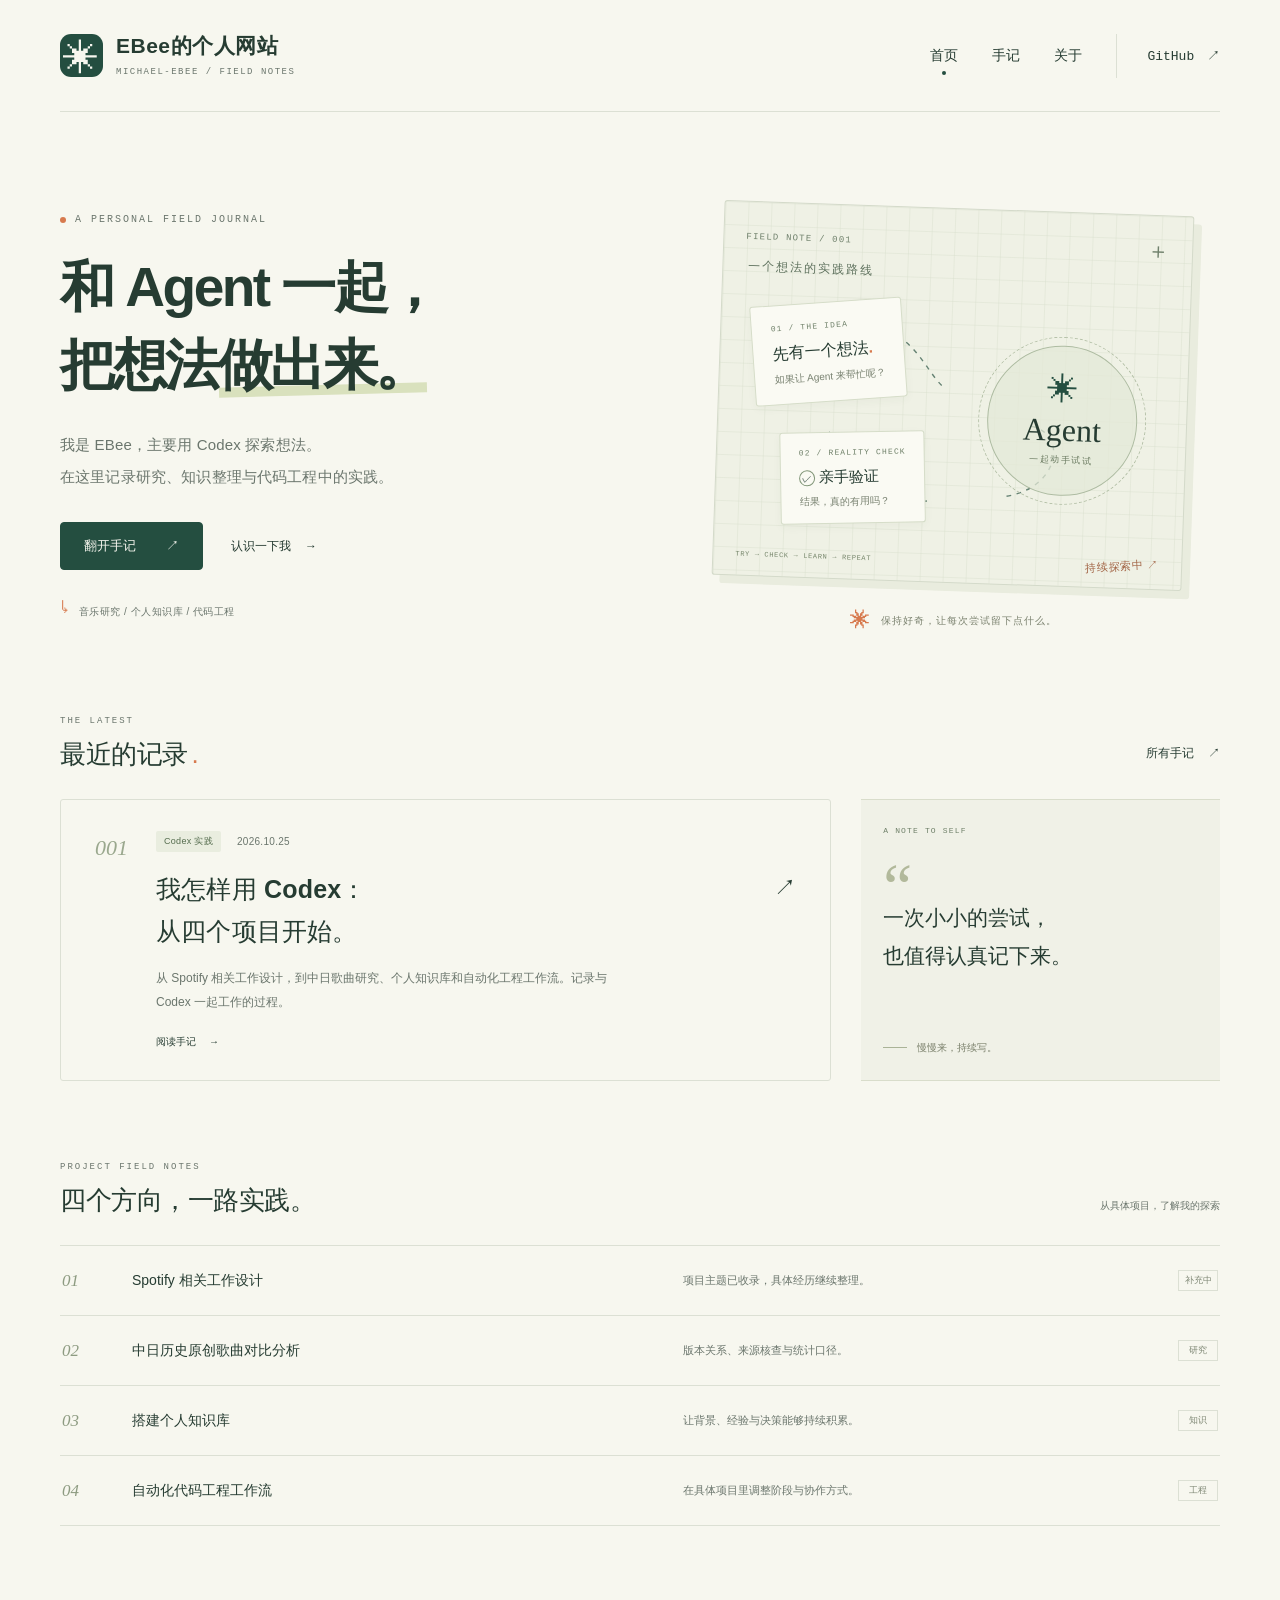
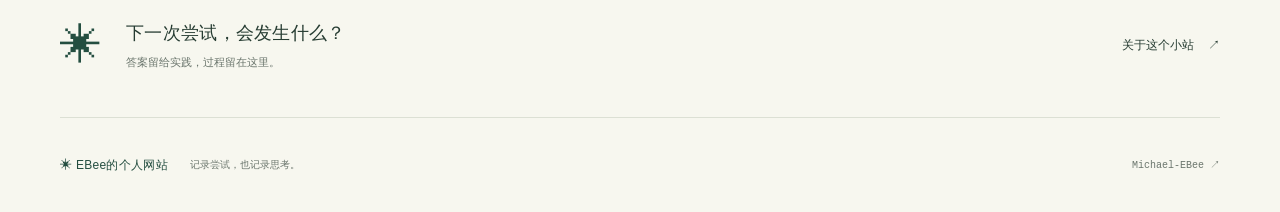
==== index.html @ f7c8b463 "Build EBee personal website with Codex practice journal" ====
<!doctype html>
<html lang="zh-CN">
<head>
  <meta charset="utf-8">
  <meta name="viewport" content="width=device-width, initial-scale=1">
  <meta name="description" content="Michael-EBee 的 Agent 实践手记，记录 AI Agent 使用经历、协作方式与问题复盘。">
  <meta name="theme-color" content="#244e40">
  <title>首页 · EBee的个人网站</title>
  <link rel="icon" type="image/svg+xml" href="assets/favicon.svg">
  <link rel="stylesheet" href="assets/styles.css">
  <script src="assets/main.js" defer></script>
</head>
<body>
  <a class="skip-link" href="#main">跳转到正文</a>
  <header class="site-header wrap">
    <a class="brand" href="index.html" aria-label="EBee的个人网站首页"><span class="brand-mark" aria-hidden="true">✳</span><span>EBee的个人网站<span class="brand-sub">MICHAEL-EBEE / FIELD NOTES</span></span></a>
    <button class="menu-toggle" type="button" aria-expanded="false" aria-controls="navigation" hidden>菜单 <span aria-hidden="true">＋</span></button>
    <nav id="navigation" aria-label="主导航"><a href="index.html" aria-current="page">首页</a><a href="notes.html">手记</a><a href="about.html">关于</a><a class="github-link" href="https://github.com/Michael-EBee" target="_blank" rel="noopener noreferrer">GitHub <span aria-hidden="true">↗</span><span class="sr-only">（新窗口打开）</span></a></nav>
  </header>
  <main id="main">
  <section class="hero wrap" aria-labelledby="hero-heading">
    <div class="hero-copy"><p class="eyebrow"><span class="status-dot"></span>A PERSONAL FIELD JOURNAL</p><h1 id="hero-heading">和 Agent 一起，<br>把想法<span class="underline">做出来。</span></h1><p class="hero-description">我是 EBee，主要用 Codex 探索想法。<br class="desktop-break">在这里记录研究、知识整理与代码工程中的实践。</p><div class="hero-actions"><a class="button" href="notes.html">翻开手记 <span aria-hidden="true">↗</span></a><a class="text-link" href="about.html">认识一下我 <span aria-hidden="true">→</span></a></div><p class="hero-footnote"><span aria-hidden="true">↳</span> 音乐研究 / 个人知识库 / 代码工程</p></div>
    <div class="hero-art"><div class="field-sheet" role="img" aria-label="实践循环：从一个想法出发，与 Agent 协作，亲手验证，再记录下来。">
  <div class="sheet-top"><span>FIELD NOTE / 001</span><span class="sheet-cross">＋</span></div>
  <div class="sheet-caption">一个想法的实践路线</div>
  <svg class="flow-lines" viewBox="0 0 480 400" aria-hidden="true"><defs><marker id="arrow" markerWidth="8" markerHeight="8" refX="6" refY="3" orient="auto"><path d="M0 0 L6 3 L0 6" fill="none" stroke="#668374" stroke-width="1.3"/></marker></defs><path d="M147 131 C194 130 208 173 229 191 M325 230 C365 237 357 295 301 306 M216 314 C159 322 106 291 109 245" fill="none" stroke="#668374" stroke-width="1.5" stroke-dasharray="5 6" marker-end="url(#arrow)"/></svg>
  <div class="flow-note idea"><span class="tiny-label">01 / THE IDEA</span><strong>先有一个想法<span class="note-dot">.</span></strong><span class="note-small">如果让 Agent 来帮忙呢？</span></div>
  <div class="agent-orbit"><span class="orbit-spark" aria-hidden="true">✳</span><strong>Agent</strong><span>一起动手试试</span></div>
  <div class="flow-note verify"><span class="tiny-label">02 / REALITY CHECK</span><strong><span class="check-icon" aria-hidden="true">✓</span> 亲手验证</strong><span class="note-small">结果，真的有用吗？</span></div>
  <div class="sheet-bottom"><span>TRY → CHECK → LEARN → REPEAT</span><span class="pencil-mark">持续探索中 ↗</span></div>
</div><div class="art-caption"><span aria-hidden="true">✷</span> 保持好奇，让每次尝试留下点什么。</div></div>
  </section>
  <section class="latest-section wrap" aria-labelledby="latest-heading"><div class="section-heading"><div><p class="eyebrow">THE LATEST</p><h2 id="latest-heading">最近的记录<span class="orange-dot">.</span></h2></div><a class="text-link" href="notes.html">所有手记 <span aria-hidden="true">↗</span></a></div>
    <div class="latest-layout"><a class="featured-note" href="posts/starting.html"><span class="note-index">001</span><div><div class="note-meta"><span class="tag">Codex 实践</span><time datetime="2026-10-25">2026.10.25</time></div><h3>我怎样用 Codex：<br>从四个项目开始。<span class="article-arrow" aria-hidden="true">↗</span></h3><p>从 Spotify 相关工作设计，到中日歌曲研究、个人知识库和自动化工程工作流。记录与 Codex 一起工作的过程。</p><span class="read-link">阅读手记 <span aria-hidden="true">→</span></span></div></a><aside class="margin-note"><span class="tiny-label">A NOTE TO SELF</span><span class="quote-mark" aria-hidden="true">“</span><p>一次小小的尝试，<br>也值得认真记下来。</p><div class="margin-note-bottom"><span class="hand-line"></span>慢慢来，持续写。</div></aside></div>
  </section>
  <section class="topics-section wrap" aria-labelledby="topics-heading"><div class="section-heading"><div><p class="eyebrow">PROJECT FIELD NOTES</p><h2 id="topics-heading">四个方向，一路实践。</h2></div><span class="section-hint">从具体项目，了解我的探索</span></div><div class="topic-list"><a class="topic-row" href="posts/starting.html#spotify"><span class="topic-number">01</span><h3>Spotify 相关工作设计</h3><p>项目主题已收录，具体经历继续整理。</p><span class="draft-label">补充中</span></a><a class="topic-row" href="posts/starting.html#song-research"><span class="topic-number">02</span><h3>中日历史原创歌曲对比分析</h3><p>版本关系、来源核查与统计口径。</p><span class="draft-label">研究</span></a><a class="topic-row" href="posts/starting.html#knowledge-base"><span class="topic-number">03</span><h3>搭建个人知识库</h3><p>让背景、经验与决策能够持续积累。</p><span class="draft-label">知识</span></a><a class="topic-row" href="posts/starting.html#engineering-workflow"><span class="topic-number">04</span><h3>自动化代码工程工作流</h3><p>在具体项目里调整阶段与协作方式。</p><span class="draft-label">工程</span></a></div></section>
  <section class="closing wrap"><span class="closing-star" aria-hidden="true">✳</span><div><h2>下一次尝试，会发生什么？</h2><p>答案留给实践，过程留在这里。</p></div><a class="text-link" href="about.html">关于这个小站 <span aria-hidden="true">↗</span></a></section>
</main>
  <footer class="site-footer wrap"><a class="footer-brand" href="index.html">✳ EBee的个人网站</a><p>记录尝试，也记录思考。</p><a href="https://github.com/Michael-EBee" target="_blank" rel="noopener noreferrer">Michael-EBee <span aria-hidden="true">↗</span><span class="sr-only">（新窗口打开）</span></a></footer>
</body>
</html>
---- assets/styles.css ----
@charset "UTF-8";
:root{--paper:#f7f7ef;--ink:#263c32;--green:#244e40;--muted:#6b766d;--line:#dce0d4;--orange:#d77a4e;--serif:Georgia,"Noto Serif SC","Source Han Serif SC","Songti SC",SimSun,serif;--sans:Inter,"Segoe UI","PingFang SC","Microsoft YaHei",sans-serif;--mono:"Cascadia Code",Consolas,monospace}
*{box-sizing:border-box}html{scroll-behavior:smooth}body{margin:0;background:var(--paper);color:var(--ink);font-family:var(--sans);-webkit-font-smoothing:antialiased}a{color:inherit;text-decoration:none}button{font:inherit}a,button{-webkit-tap-highlight-color:transparent}a:focus-visible,button:focus-visible{outline:3px solid var(--orange);outline-offset:5px}button{cursor:pointer}::selection{background:#dce6c8;color:var(--green)}.wrap{width:min(1160px,calc(100% - 96px));margin-inline:auto}.sr-only{position:absolute;width:1px;height:1px;padding:0;margin:-1px;overflow:hidden;clip:rect(0,0,0,0);white-space:nowrap;border:0}.skip-link{position:fixed;top:8px;left:12px;transform:translateY(-150%);z-index:30;background:var(--green);color:#fff;padding:12px 20px}.skip-link:focus{transform:translateY(0)}
.site-header{height:112px;display:flex;justify-content:space-between;align-items:center;border-bottom:1px solid var(--line)}.brand{display:flex;gap:13px;align-items:center;font-weight:650;font-size:21px;letter-spacing:.5px;line-height:1.4}.brand-mark{display:grid;place-items:center;width:43px;height:43px;background:var(--green);color:var(--paper);border-radius:11px;font-size:36px;font-weight:400}.brand-sub{display:block;font:9px/1.7 var(--mono);letter-spacing:1.5px;margin-top:4px;color:var(--muted)}.site-header nav{display:flex;gap:34px;align-items:center;font-size:14px}.site-header nav a{position:relative;padding:13px 0}.site-header nav a:hover{color:var(--orange)}.site-header nav [aria-current=page]::after{content:"";position:absolute;bottom:3px;left:calc(50% - 2px);height:4px;width:4px;background:var(--green);border-radius:50%}.site-header nav .github-link{border-left:1px solid var(--line);padding-left:30px;font-family:var(--mono);font-size:13px}.github-link span{margin-left:5px}.menu-toggle{border:1px solid var(--line);background:transparent;border-radius:4px;padding:8px 11px;font-size:13px}
.hero{display:grid;grid-template-columns:1.1fr 1fr;gap:30px;align-items:center;padding-top:88px;padding-bottom:82px}.eyebrow{font:10px/1.6 var(--mono);letter-spacing:2px;color:var(--muted);margin:0 0 20px}.hero-copy .eyebrow{display:flex;align-items:center;gap:9px}.status-dot{width:6px;height:6px;border-radius:50%;background:var(--orange)}h1,h2,h3,p{margin-top:0}.hero h1{font-size:clamp(38px,4.3vw,60px);line-height:1.43;letter-spacing:-2.5px;margin-bottom:24px;font-weight:630}.underline{position:relative;white-space:nowrap;z-index:0}.underline::after{content:"";height:10px;background:#d9e1bd;position:absolute;left:1px;right:1px;bottom:1px;transform:rotate(-1.5deg);z-index:-1}.hero-description{font-size:15px;color:var(--muted);line-height:2.15;margin-bottom:29px;letter-spacing:.15px}.hero-actions{display:flex;gap:28px;align-items:center}.button{display:inline-flex;justify-content:center;gap:30px;align-items:center;min-height:48px;padding:12px 23px;border:1px solid var(--green);border-radius:4px;background:var(--green);color:var(--paper);font-size:13px;transition:background .18s,transform .18s}.button:hover{background:#356653;transform:translateY(-2px)}.text-link{font-size:12px;display:inline-flex;gap:14px;align-items:center;padding-block:10px}.text-link:hover{color:var(--orange)}.hero-footnote{font-size:10px;letter-spacing:.5px;color:var(--muted);margin:30px 0 0}.hero-footnote>span{color:var(--orange);font-size:17px;margin-right:6px}.hero-art{padding:8px 0 0 5px}.field-sheet{height:375px;max-width:470px;position:relative;border:1px solid #d4daca;border-radius:3px;background-color:#eff1e5;background-image:linear-gradient(#dae0ce77 1px,transparent 1px),linear-gradient(90deg,#dae0ce77 1px,transparent 1px);background-size:23px 23px;box-shadow:8px 8px 0 #e9ecde;transform:rotate(2deg);margin-inline:auto;overflow:hidden}.sheet-top{display:flex;justify-content:space-between;align-items:center;padding:20px 22px 0;font:9px var(--mono);letter-spacing:1.2px;color:#70816c}.sheet-cross{font-size:22px}.sheet-caption{position:absolute;top:56px;left:25px;font-size:12px;color:#5f725e;letter-spacing:2px}.flow-lines{position:absolute;inset:0;width:100%;height:100%}.flow-note{position:absolute;z-index:2;background:#fafaf3;box-shadow:0 3px 10px #29422d0a;border:1px solid #d6ddc9;padding:17px 19px;border-radius:3px;display:flex;flex-direction:column;gap:8px}.tiny-label{font:8px/1.6 var(--mono);letter-spacing:1.15px;color:#6f8069}.flow-note strong{font-weight:500;font-size:16px}.idea{top:97px;left:32px;transform:rotate(-6deg)}.note-dot{color:var(--orange);font-weight:700}.note-small{font-size:10px;color:#798271}.agent-orbit{position:absolute;top:133px;right:49px;width:150px;height:150px;border:1px solid #aebca2;border-radius:50%;background:#e4e9d8bb;display:flex;flex-direction:column;justify-content:center;align-items:center;gap:8px;outline:1px dashed #b5c1a8;outline-offset:8px}.agent-orbit strong{font:32px/1 var(--serif);font-weight:400}.agent-orbit>span:last-child{font-size:9px;letter-spacing:1.5px;color:#6b7b61}.orbit-spark{font-size:31px;line-height:1;color:var(--green)}.verify{left:64px;bottom:55px;transform:rotate(-3deg);padding:14px 18px}.verify strong{font-size:15px}.check-icon{border:1px solid #809577;border-radius:50%;font-size:10px;display:inline-grid;place-items:center;width:16px;height:16px}.sheet-bottom{position:absolute;left:22px;right:22px;bottom:14px;display:flex;justify-content:space-between;align-items:center;font:7px var(--mono);letter-spacing:.65px;color:#77876c}.pencil-mark{font-family:var(--sans);font-size:11px;color:#a26445;transform:rotate(-5deg)}.art-caption{display:flex;justify-content:center;align-items:center;gap:10px;font-size:10px;color:#7b826f;margin-top:26px;letter-spacing:1px}.art-caption>span{color:var(--orange);font-size:20px}
.section-heading{display:flex;align-items:flex-end;justify-content:space-between;margin-bottom:27px;gap:20px}.section-heading .eyebrow{font-size:9px;margin-bottom:9px}.section-heading h2{font-size:26px;font-weight:530;letter-spacing:-.5px;margin-bottom:0}.orange-dot{color:var(--orange);padding-left:4px}.latest-section{padding-bottom:64px}.latest-layout{display:grid;grid-template-columns:2.15fr 1fr;gap:30px}.featured-note{border:1px solid var(--line);padding:31px 34px;display:grid;grid-template-columns:46px 1fr;gap:15px;border-radius:3px;transition:border-color .18s,background .18s}.featured-note:hover{border-color:#91a88a;background:#f1f3e8}.note-index{font:italic 22px/1.5 var(--serif);color:#9aa88e}.note-meta{display:flex;align-items:center;gap:16px;font-size:10px;letter-spacing:.3px;color:var(--muted);margin-bottom:17px}.tag{background:#e9eddf;color:#556d4e;padding:4px 8px;border-radius:2px;font-size:9px}.featured-note h3{position:relative;font-size:25px;letter-spacing:.2px;line-height:1.65;font-weight:550;padding-right:30px;margin-bottom:14px}.article-arrow{position:absolute;right:0;top:1px;font-size:22px;font-weight:400}.featured-note p{font-size:12px;color:var(--muted);line-height:2;margin-bottom:21px;max-width:470px}.read-link{font-size:10px;display:flex;align-items:center;gap:13px}.margin-note{border-top:1px solid #d9ddcb;border-bottom:1px solid #d9ddcb;padding:25px 22px;background:#f0f1e7;display:flex;flex-direction:column;position:relative}.quote-mark{font:65px/.7 var(--serif);color:#b2b99b;margin-top:27px;display:block;height:35px}.margin-note>p{font-family:var(--serif);font-size:21px;line-height:1.8;margin:0 0 22px;font-weight:400}.margin-note-bottom{display:flex;align-items:center;gap:10px;color:#7b816c;font-size:10px;margin-top:auto}.hand-line{width:24px;height:1px;background:#aab397}.topics-section{padding:15px 0 65px}.section-hint{color:var(--muted);font-size:10px;padding-bottom:5px}.topic-list{border-top:1px solid var(--line)}.topic-row{display:grid;grid-template-columns:50px 1.12fr 1fr 40px;gap:20px;align-items:center;padding:24px 2px;border-bottom:1px solid var(--line)}.topic-number{font:italic 17px var(--serif);color:#8d9b81}.topic-row h3{font-size:14px;font-weight:500;margin:0}.topic-row p{font-size:11px;color:var(--muted);margin:0;line-height:1.8}.draft-label{font-size:9px;color:#7e8774;border:1px solid var(--line);padding:3px 6px;text-align:center;white-space:nowrap}.closing{display:flex;align-items:center;gap:24px;padding:30px 0 47px}.closing-star{font-size:42px;color:var(--green)}.closing h2{font-size:18px;letter-spacing:.3px;font-weight:500;margin-bottom:10px}.closing p{font-size:11px;color:var(--muted);margin:0}.closing .text-link{margin-left:auto}.site-footer{border-top:1px solid var(--line);display:flex;align-items:center;gap:22px;min-height:95px;color:var(--muted);font-size:10px}.footer-brand{font-size:12px;color:var(--green);letter-spacing:.3px}.site-footer p{margin:0}.site-footer>a:last-child{margin-left:auto;font-family:var(--mono);font-size:10px}
.inner-main{min-height:calc(100vh - 207px);padding-top:75px;padding-bottom:80px}.page-intro{margin-bottom:56px}.page-intro h1{font-size:44px;line-height:1.55;font-weight:550;letter-spacing:-1.8px;margin-bottom:21px}.page-intro>p:not(.eyebrow){font-size:14px;line-height:2;color:var(--muted)}.archive-heading{display:flex;justify-content:space-between;border-bottom:1px solid var(--line);padding-bottom:17px;font-size:11px;color:var(--muted)}.archive-entry{display:grid;grid-template-columns:130px 1fr 30px;gap:25px;padding:36px 0;border-bottom:1px solid var(--line)}.archive-entry:hover h2{color:#568058}.archive-entry>time{font:11px/2 var(--mono);color:var(--muted);padding-top:3px}.archive-entry .note-meta{margin-bottom:12px}.archive-entry h2{font-size:22px;line-height:1.7;font-weight:500;margin-bottom:12px}.archive-entry p{font-size:12px;color:var(--muted);line-height:1.8;margin-bottom:0}.archive-arrow{font-size:25px;margin-top:29px}.archive-end{text-align:center;color:#7d8774;padding:60px 0 15px;font-size:11px}.archive-end span{font-size:23px;color:#9baa8c;display:block;margin-bottom:13px}.about-layout{display:grid;grid-template-columns:240px 1fr;gap:80px;max-width:950px}.about-avatar{height:260px;background:#e9edde;border:1px solid #d6dec9;display:flex;align-items:center;justify-content:center;flex-direction:column;gap:30px;transform:rotate(-3deg);margin-top:15px;box-shadow:6px 6px 0 #f0f1e7}.about-avatar>span{font:italic 100px/1 var(--serif);letter-spacing:-10px;color:var(--green);margin-left:-10px}.about-avatar small{font:9px var(--mono);letter-spacing:2px;color:#73836a}.prose{font-size:15px;line-height:2.1;color:#48574a;overflow-wrap:anywhere}.prose h2{font-size:22px;line-height:1.7;font-weight:550;letter-spacing:.2px;color:var(--ink);margin:34px 0 16px}.prose h2:first-child{margin-top:0}.prose p{margin-bottom:21px}.prose .button{margin-top:15px}.prose a:not(.button){text-decoration:underline;text-underline-offset:4px}.article-main{max-width:850px;padding-top:45px;padding-bottom:65px}.back-link{display:inline-block;font-size:11px;color:var(--muted);padding:10px 0;margin-bottom:40px}.back-link:hover{color:var(--green)}.article-header{border-bottom:1px solid var(--line);padding-bottom:30px}.article-header h1{font-size:44px;line-height:1.55;letter-spacing:-1.1px;font-weight:570;margin:20px 0}.article-header>p{font-size:14px;line-height:1.9;color:var(--muted);margin-bottom:27px}.author-line{display:flex;align-items:center;gap:12px;font-size:10px;color:var(--muted)}.author-line>span:last-child{margin-left:auto}.author-avatar{display:inline-grid;place-items:center;width:28px;height:28px;background:#e4ead5;color:var(--green);border-radius:50%;font:italic 18px var(--serif)}.article-body{max-width:690px;margin:38px auto 50px}.article-lead{font-size:18px;color:var(--ink);font-weight:500}.article-body ul,.article-body ol{padding-left:25px;margin:20px 0 30px}.article-body li{padding-left:4px;margin-bottom:12px}.article-body strong{font-weight:600}.article-body blockquote{border-left:3px solid #77956b;background:#edf0e3;padding:22px 26px;margin:30px 0;color:var(--green);font-family:var(--serif);font-size:20px}.article-body blockquote p{margin:0}.article-signoff{margin-top:30px}.article-signoff>span{font-size:11px;color:var(--muted)}.article-bottom{display:flex;gap:20px;justify-content:space-between;align-items:center;border-top:1px solid var(--line);padding-top:25px;font-size:11px;color:var(--muted)}
@media(min-width:1450px){.hero{padding-block:100px}.hero h1{font-size:62px}.field-sheet{height:390px}.hero-description{font-size:16px}}
@media(max-width:1050px){.wrap{width:calc(100% - 64px)}.hero{gap:22px;padding-block:65px}.hero h1{font-size:43px}.hero-description{font-size:13px}.field-sheet{height:335px}.agent-orbit{right:27px;top:125px;width:125px;height:125px}.idea{left:24px;top:84px;padding:15px}.verify{left:35px;bottom:47px}.flow-note strong{font-size:14px}.note-small{font-size:9px}.sheet-bottom{left:15px;right:15px;font-size:6px}.pencil-mark{font-size:9px}.latest-layout{gap:22px}.featured-note{padding:25px;grid-template-columns:30px 1fr;gap:10px}.featured-note h3{font-size:22px}.margin-note{padding:25px 19px}.margin-note>p{font-size:18px}.topic-row{grid-template-columns:35px 1.2fr 1fr 35px;gap:14px}.about-layout{gap:45px}}
@media(max-width:760px){.wrap{width:calc(100% - 40px)}.site-header{height:87px;position:relative;flex-wrap:wrap;gap:12px;padding-block:16px}.brand{font-size:19px;gap:10px}.brand-mark{width:37px;height:37px;font-size:30px;border-radius:9px}.brand-sub{font-size:7px;letter-spacing:1.2px}.site-header nav{gap:22px;font-size:12px}.site-header nav .github-link{padding-left:19px;font-size:11px}.hero{grid-template-columns:1fr;padding:48px 0 45px;gap:45px}.hero h1{font-size:clamp(37px,8vw,54px);letter-spacing:-1.5px;margin-bottom:19px}.hero-copy .eyebrow{font-size:9px;margin-bottom:20px}.hero-description{font-size:13px;line-height:2}.hero-footnote{margin-top:23px;font-size:9px}.hero-art{padding:0 9px 0 3px}.field-sheet{max-width:440px;height:345px}.agent-orbit{right:40px;top:119px;width:138px;height:138px}.idea{left:28px;top:86px;padding:17px}.flow-note strong{font-size:15px}.note-small{font-size:10px}.verify{left:47px;bottom:51px}.sheet-bottom{left:18px;right:18px;font-size:6.5px}.pencil-mark{font-size:10px}.art-caption{font-size:9px;margin-top:22px;letter-spacing:.5px}.section-heading{margin-bottom:22px;gap:12px}.section-heading h2{font-size:23px}.latest-layout{grid-template-columns:1fr}.latest-section{padding-bottom:43px}.featured-note{padding:25px 22px;grid-template-columns:30px 1fr;gap:9px}.featured-note h3{font-size:22px;line-height:1.7}.featured-note p{font-size:12px;line-height:1.9}.margin-note{display:none}.section-heading .text-link{font-size:11px}.topics-section{padding:13px 0 40px}.section-hint{font-size:9px;white-space:nowrap}.topics-section .section-heading{align-items:flex-start;flex-direction:column;gap:12px}.topic-row{grid-template-columns:27px 1fr 35px;gap:10px;padding:21px 0}.topic-row h3{font-size:13px}.topic-row p{grid-column:2;grid-row:auto;font-size:10px}.topic-row .draft-label{grid-column:3;grid-row:1/3;font-size:8px}.topic-number{align-self:start;padding-top:1px}.closing{gap:16px;flex-wrap:wrap;padding:20px 0 36px}.closing-star{font-size:35px}.closing h2{font-size:16px}.closing p{font-size:10px}.closing .text-link{margin-left:51px;font-size:11px}.site-footer{min-height:106px;gap:10px;flex-wrap:wrap;justify-content:space-between;align-content:center;padding-block:21px;font-size:9px}.site-footer p{order:3;width:100%}.site-footer>a:last-child{font-size:9px}.inner-main{padding:45px 0 55px;min-height:calc(100vh - 193px)}.page-intro{margin-bottom:38px}.page-intro h1{font-size:32px;letter-spacing:-1px}.page-intro>p:not(.eyebrow){font-size:13px}.archive-entry{grid-template-columns:1fr 20px;gap:13px;padding:28px 0}.archive-entry>time{grid-column:1/3;font-size:10px}.archive-entry h2{font-size:19px}.archive-entry p{font-size:11px}.archive-arrow{margin-top:28px}.archive-end{padding-top:43px;font-size:10px}.about-layout{grid-template-columns:1fr;gap:40px}.about-avatar{width:170px;height:170px;margin:0 auto}.about-avatar>span{font-size:75px}.about-avatar small{font-size:7px;letter-spacing:1.3px}.about-avatar{gap:15px}.prose{font-size:14px;line-height:2}.prose h2{font-size:20px}.article-main{padding-top:25px;padding-bottom:45px}.back-link{margin-bottom:22px}.article-header h1{font-size:31px;letter-spacing:-.8px;margin:17px 0;line-height:1.6}.article-header>p{font-size:12px}.article-header{padding-bottom:24px}.article-body{margin-top:28px}.article-lead{font-size:16px}.article-body blockquote{font-size:18px;margin:27px 0;padding:20px}.article-bottom{font-size:9px}.article-bottom .text-link{font-size:10px}}
@media(max-width:560px){.site-header nav{width:100%;justify-content:flex-start;gap:27px;padding:11px 0 8px}.site-header:has(nav:not([hidden])){height:auto;min-height:87px}.js .menu-toggle:not([hidden]){display:block}.js .site-header:has(nav[hidden]){height:87px}.site-header nav[hidden]{display:none}.hero-actions{gap:23px}.hero-actions .text-link{font-size:11px}.button{font-size:12px;min-height:47px;padding-inline:20px}.field-sheet{height:325px}.agent-orbit{right:27px;top:119px;width:122px;height:122px;gap:7px}.agent-orbit strong{font-size:28px}.agent-orbit>span:last-child{font-size:8px}.orbit-spark{font-size:27px}.idea{left:20px;top:83px;padding:14px}.flow-note strong{font-size:14px}.note-small{font-size:9px}.tiny-label{font-size:7px}.verify{left:35px;bottom:48px;padding:12px 15px}.sheet-caption{font-size:11px;left:22px}.sheet-top{padding:15px 19px 0;font-size:8px}.featured-note h3{font-size:20px}.featured-note{padding-inline:17px}.note-index{font-size:20px}.note-meta{gap:12px;font-size:9px}}
.article-toc{display:flex;flex-direction:column;gap:10px;border:1px solid var(--line);padding:23px 26px;margin:30px 0 40px;background:#f0f2e7}.article-toc a{font-size:12px;text-decoration:none!important}.article-toc a:hover{color:var(--orange)}.article-toc .tiny-label{margin-bottom:4px}.content-note{border-left:2px solid #b0b99a;padding:12px 19px;background:#eef0e4;font-size:13px}.editorial-note{padding-top:24px;border-top:1px solid var(--line);font-size:11px!important;color:var(--muted)}.prose code{font:12px/1.8 var(--mono);background:#e9eddf;padding:2px 5px;border-radius:2px;overflow-wrap:anywhere}.topic-row[href]:hover{background:#eef1e5}.topic-row[href]:hover h3{color:#527749}h2[id]{scroll-margin-top:24px}
@media(max-width:760px){.topic-row .draft-label{min-width:39px;font-size:8px}.article-toc{padding:20px}.article-toc a{font-size:11px}.content-note{font-size:12px}}
@media(prefers-reduced-motion:reduce){html{scroll-behavior:auto}*,*::before,*::after{transition:none!important}}
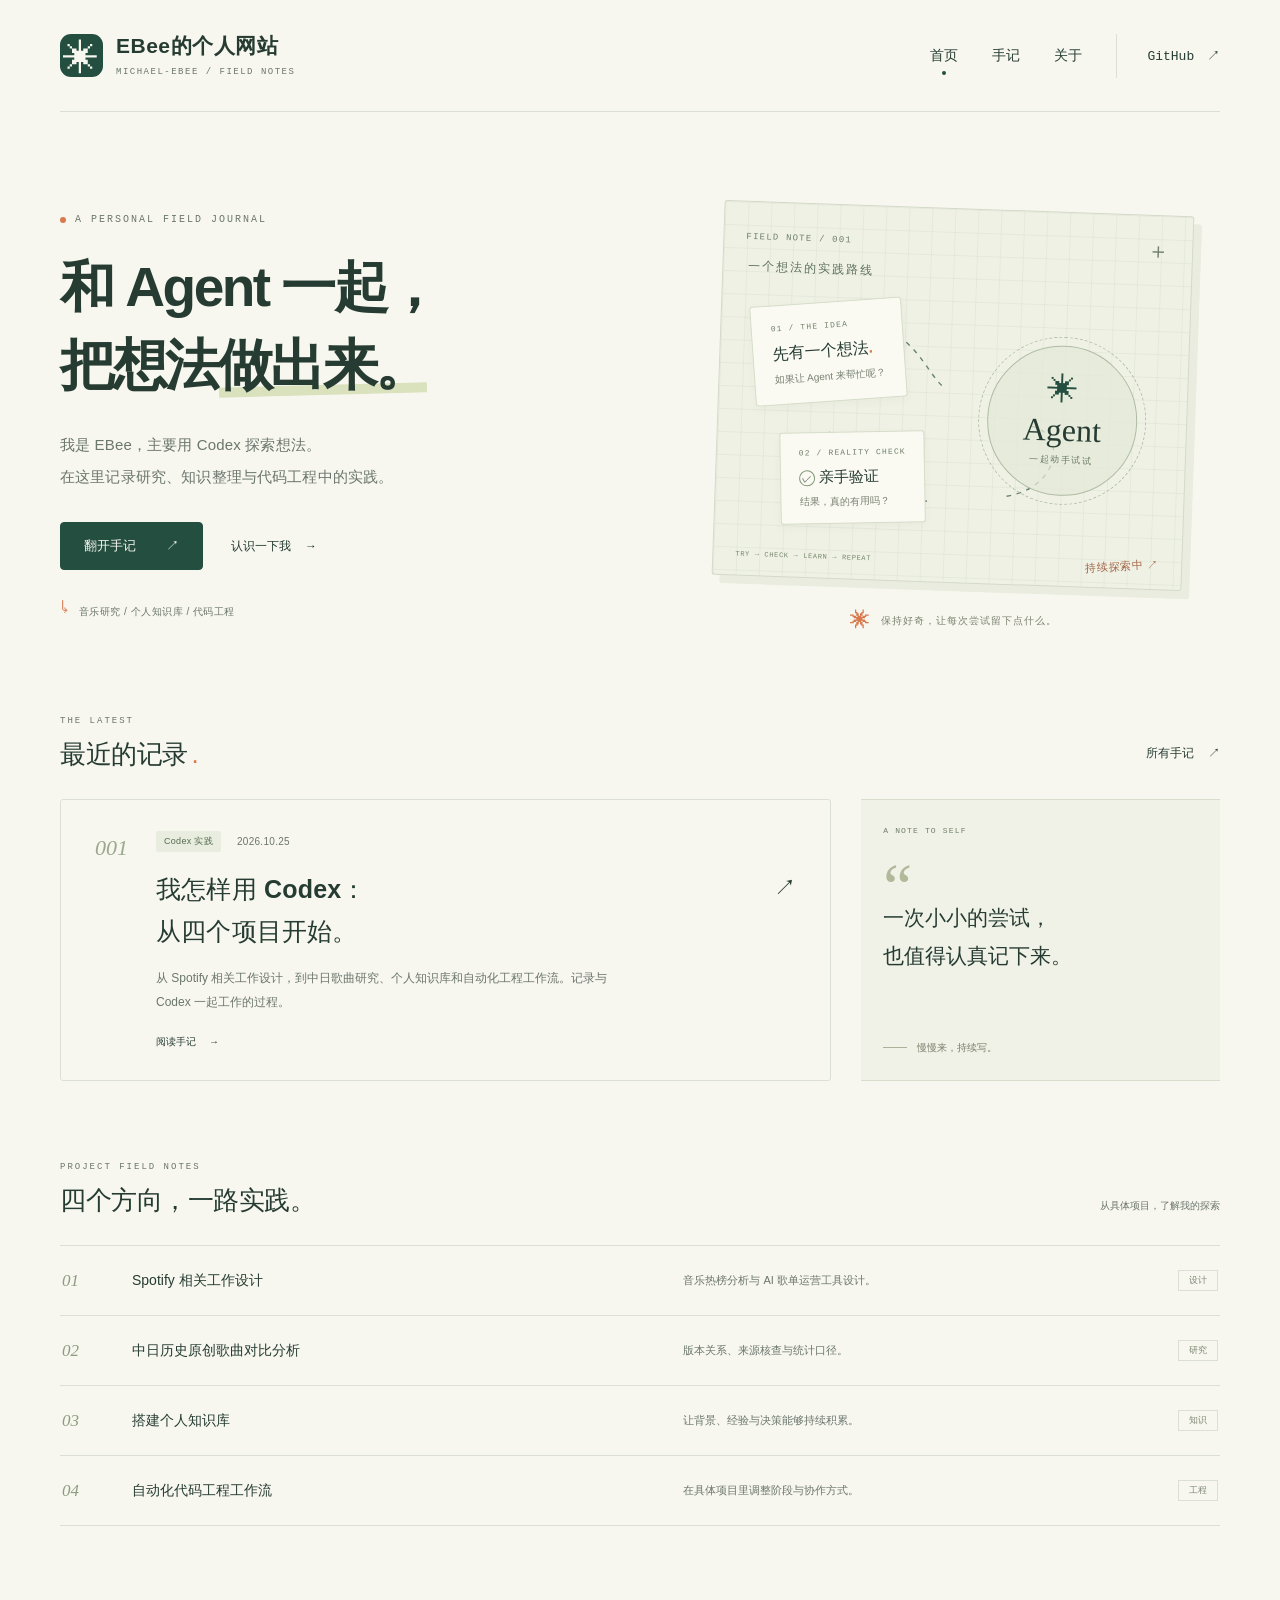
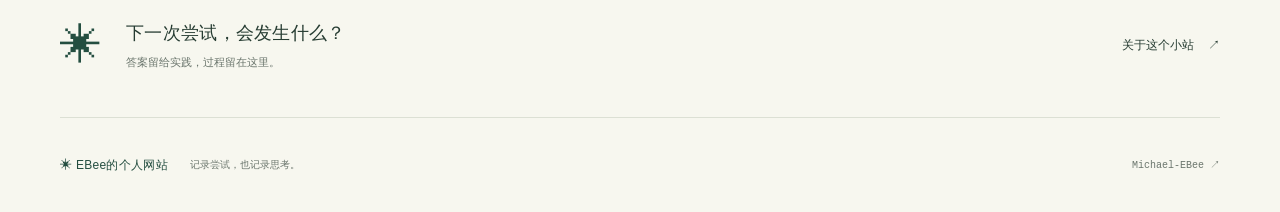
==== commit a409ffb7: "Expand Spotify project design in practice journal" ====
--- a/index.html
+++ b/index.html
@@ -33,7 +33,7 @@
   <section class="latest-section wrap" aria-labelledby="latest-heading"><div class="section-heading"><div><p class="eyebrow">THE LATEST</p><h2 id="latest-heading">最近的记录<span class="orange-dot">.</span></h2></div><a class="text-link" href="notes.html">所有手记 <span aria-hidden="true">↗</span></a></div>
     <div class="latest-layout"><a class="featured-note" href="posts/starting.html"><span class="note-index">001</span><div><div class="note-meta"><span class="tag">Codex 实践</span><time datetime="2026-10-25">2026.10.25</time></div><h3>我怎样用 Codex：<br>从四个项目开始。<span class="article-arrow" aria-hidden="true">↗</span></h3><p>从 Spotify 相关工作设计，到中日歌曲研究、个人知识库和自动化工程工作流。记录与 Codex 一起工作的过程。</p><span class="read-link">阅读手记 <span aria-hidden="true">→</span></span></div></a><aside class="margin-note"><span class="tiny-label">A NOTE TO SELF</span><span class="quote-mark" aria-hidden="true">“</span><p>一次小小的尝试，<br>也值得认真记下来。</p><div class="margin-note-bottom"><span class="hand-line"></span>慢慢来，持续写。</div></aside></div>
   </section>
-  <section class="topics-section wrap" aria-labelledby="topics-heading"><div class="section-heading"><div><p class="eyebrow">PROJECT FIELD NOTES</p><h2 id="topics-heading">四个方向，一路实践。</h2></div><span class="section-hint">从具体项目，了解我的探索</span></div><div class="topic-list"><a class="topic-row" href="posts/starting.html#spotify"><span class="topic-number">01</span><h3>Spotify 相关工作设计</h3><p>项目主题已收录，具体经历继续整理。</p><span class="draft-label">补充中</span></a><a class="topic-row" href="posts/starting.html#song-research"><span class="topic-number">02</span><h3>中日历史原创歌曲对比分析</h3><p>版本关系、来源核查与统计口径。</p><span class="draft-label">研究</span></a><a class="topic-row" href="posts/starting.html#knowledge-base"><span class="topic-number">03</span><h3>搭建个人知识库</h3><p>让背景、经验与决策能够持续积累。</p><span class="draft-label">知识</span></a><a class="topic-row" href="posts/starting.html#engineering-workflow"><span class="topic-number">04</span><h3>自动化代码工程工作流</h3><p>在具体项目里调整阶段与协作方式。</p><span class="draft-label">工程</span></a></div></section>
+  <section class="topics-section wrap" aria-labelledby="topics-heading"><div class="section-heading"><div><p class="eyebrow">PROJECT FIELD NOTES</p><h2 id="topics-heading">四个方向，一路实践。</h2></div><span class="section-hint">从具体项目，了解我的探索</span></div><div class="topic-list"><a class="topic-row" href="posts/starting.html#spotify"><span class="topic-number">01</span><h3>Spotify 相关工作设计</h3><p>音乐热榜分析与 AI 歌单运营工具设计。</p><span class="draft-label">设计</span></a><a class="topic-row" href="posts/starting.html#song-research"><span class="topic-number">02</span><h3>中日历史原创歌曲对比分析</h3><p>版本关系、来源核查与统计口径。</p><span class="draft-label">研究</span></a><a class="topic-row" href="posts/starting.html#knowledge-base"><span class="topic-number">03</span><h3>搭建个人知识库</h3><p>让背景、经验与决策能够持续积累。</p><span class="draft-label">知识</span></a><a class="topic-row" href="posts/starting.html#engineering-workflow"><span class="topic-number">04</span><h3>自动化代码工程工作流</h3><p>在具体项目里调整阶段与协作方式。</p><span class="draft-label">工程</span></a></div></section>
   <section class="closing wrap"><span class="closing-star" aria-hidden="true">✳</span><div><h2>下一次尝试，会发生什么？</h2><p>答案留给实践，过程留在这里。</p></div><a class="text-link" href="about.html">关于这个小站 <span aria-hidden="true">↗</span></a></section>
 </main>
   <footer class="site-footer wrap"><a class="footer-brand" href="index.html">✳ EBee的个人网站</a><p>记录尝试，也记录思考。</p><a href="https://github.com/Michael-EBee" target="_blank" rel="noopener noreferrer">Michael-EBee <span aria-hidden="true">↗</span><span class="sr-only">（新窗口打开）</span></a></footer>
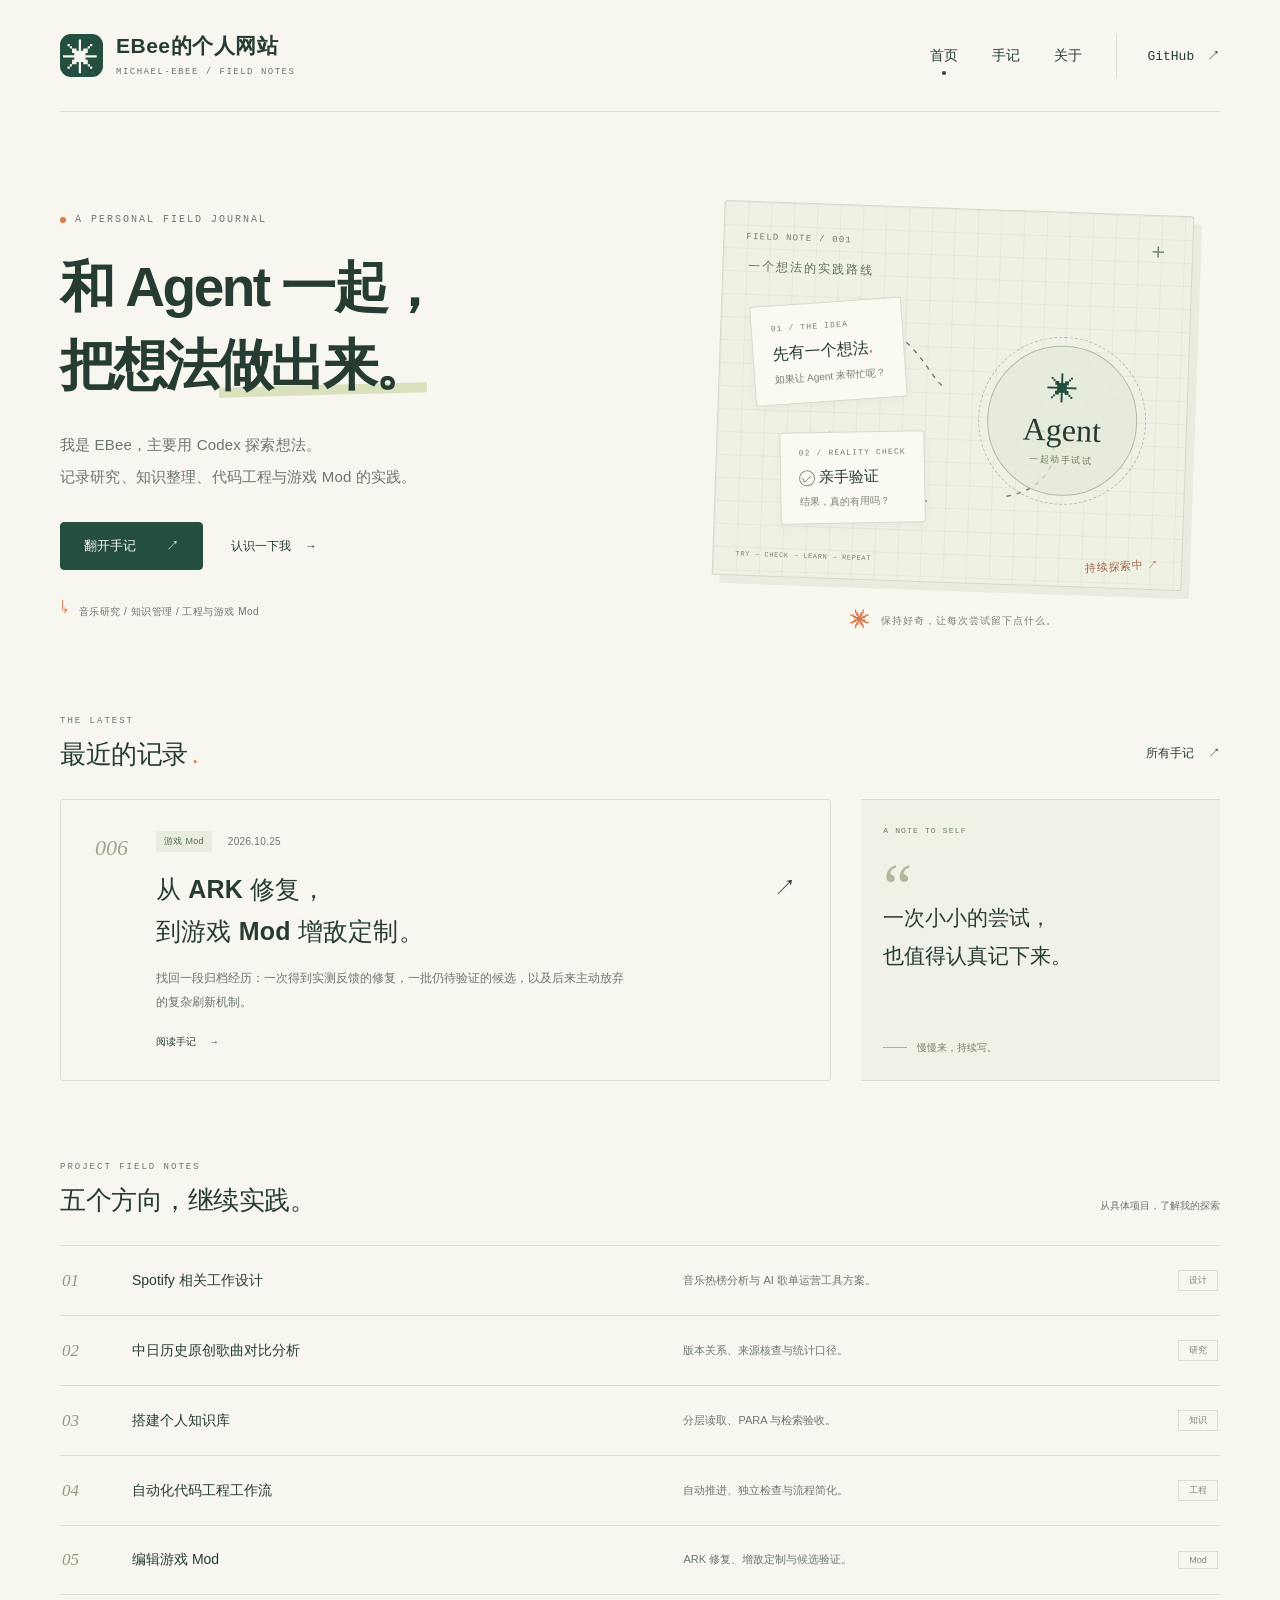
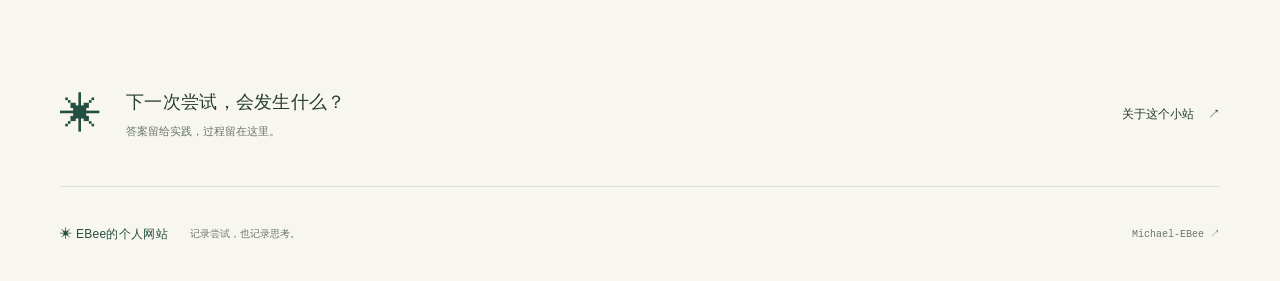
==== commit bd98180f: "Expand project journals and add archived game mod experience" ====
--- a/index.html
+++ b/index.html
@@ -19,7 +19,7 @@
   </header>
   <main id="main">
   <section class="hero wrap" aria-labelledby="hero-heading">
-    <div class="hero-copy"><p class="eyebrow"><span class="status-dot"></span>A PERSONAL FIELD JOURNAL</p><h1 id="hero-heading">和 Agent 一起，<br>把想法<span class="underline">做出来。</span></h1><p class="hero-description">我是 EBee，主要用 Codex 探索想法。<br class="desktop-break">在这里记录研究、知识整理与代码工程中的实践。</p><div class="hero-actions"><a class="button" href="notes.html">翻开手记 <span aria-hidden="true">↗</span></a><a class="text-link" href="about.html">认识一下我 <span aria-hidden="true">→</span></a></div><p class="hero-footnote"><span aria-hidden="true">↳</span> 音乐研究 / 个人知识库 / 代码工程</p></div>
+    <div class="hero-copy"><p class="eyebrow"><span class="status-dot"></span>A PERSONAL FIELD JOURNAL</p><h1 id="hero-heading">和 Agent 一起，<br>把想法<span class="underline">做出来。</span></h1><p class="hero-description">我是 EBee，主要用 Codex 探索想法。<br class="desktop-break">记录研究、知识整理、代码工程与游戏 Mod 的实践。</p><div class="hero-actions"><a class="button" href="notes.html">翻开手记 <span aria-hidden="true">↗</span></a><a class="text-link" href="about.html">认识一下我 <span aria-hidden="true">→</span></a></div><p class="hero-footnote"><span aria-hidden="true">↳</span> 音乐研究 / 知识管理 / 工程与游戏 Mod</p></div>
     <div class="hero-art"><div class="field-sheet" role="img" aria-label="实践循环：从一个想法出发，与 Agent 协作，亲手验证，再记录下来。">
   <div class="sheet-top"><span>FIELD NOTE / 001</span><span class="sheet-cross">＋</span></div>
   <div class="sheet-caption">一个想法的实践路线</div>
@@ -31,9 +31,9 @@
 </div><div class="art-caption"><span aria-hidden="true">✷</span> 保持好奇，让每次尝试留下点什么。</div></div>
   </section>
   <section class="latest-section wrap" aria-labelledby="latest-heading"><div class="section-heading"><div><p class="eyebrow">THE LATEST</p><h2 id="latest-heading">最近的记录<span class="orange-dot">.</span></h2></div><a class="text-link" href="notes.html">所有手记 <span aria-hidden="true">↗</span></a></div>
-    <div class="latest-layout"><a class="featured-note" href="posts/starting.html"><span class="note-index">001</span><div><div class="note-meta"><span class="tag">Codex 实践</span><time datetime="2026-10-25">2026.10.25</time></div><h3>我怎样用 Codex：<br>从四个项目开始。<span class="article-arrow" aria-hidden="true">↗</span></h3><p>从 Spotify 相关工作设计，到中日歌曲研究、个人知识库和自动化工程工作流。记录与 Codex 一起工作的过程。</p><span class="read-link">阅读手记 <span aria-hidden="true">→</span></span></div></a><aside class="margin-note"><span class="tiny-label">A NOTE TO SELF</span><span class="quote-mark" aria-hidden="true">“</span><p>一次小小的尝试，<br>也值得认真记下来。</p><div class="margin-note-bottom"><span class="hand-line"></span>慢慢来，持续写。</div></aside></div>
+    <div class="latest-layout"><a class="featured-note" href="posts/game-mod.html"><span class="note-index">006</span><div><div class="note-meta"><span class="tag">游戏 Mod</span><time datetime="2026-10-25">2026.10.25</time></div><h3>从 ARK 修复，<br>到游戏 Mod 增敌定制。<span class="article-arrow" aria-hidden="true">↗</span></h3><p>找回一段归档经历：一次得到实测反馈的修复，一批仍待验证的候选，以及后来主动放弃的复杂刷新机制。</p><span class="read-link">阅读手记 <span aria-hidden="true">→</span></span></div></a><aside class="margin-note"><span class="tiny-label">A NOTE TO SELF</span><span class="quote-mark" aria-hidden="true">“</span><p>一次小小的尝试，<br>也值得认真记下来。</p><div class="margin-note-bottom"><span class="hand-line"></span>慢慢来，持续写。</div></aside></div>
   </section>
-  <section class="topics-section wrap" aria-labelledby="topics-heading"><div class="section-heading"><div><p class="eyebrow">PROJECT FIELD NOTES</p><h2 id="topics-heading">四个方向，一路实践。</h2></div><span class="section-hint">从具体项目，了解我的探索</span></div><div class="topic-list"><a class="topic-row" href="posts/starting.html#spotify"><span class="topic-number">01</span><h3>Spotify 相关工作设计</h3><p>音乐热榜分析与 AI 歌单运营工具设计。</p><span class="draft-label">设计</span></a><a class="topic-row" href="posts/starting.html#song-research"><span class="topic-number">02</span><h3>中日历史原创歌曲对比分析</h3><p>版本关系、来源核查与统计口径。</p><span class="draft-label">研究</span></a><a class="topic-row" href="posts/starting.html#knowledge-base"><span class="topic-number">03</span><h3>搭建个人知识库</h3><p>让背景、经验与决策能够持续积累。</p><span class="draft-label">知识</span></a><a class="topic-row" href="posts/starting.html#engineering-workflow"><span class="topic-number">04</span><h3>自动化代码工程工作流</h3><p>在具体项目里调整阶段与协作方式。</p><span class="draft-label">工程</span></a></div></section>
+  <section class="topics-section wrap" aria-labelledby="topics-heading"><div class="section-heading"><div><p class="eyebrow">PROJECT FIELD NOTES</p><h2 id="topics-heading">五个方向，继续实践。</h2></div><span class="section-hint">从具体项目，了解我的探索</span></div><div class="topic-list"><a class="topic-row" href="posts/spotify-design.html"><span class="topic-number">01</span><h3>Spotify 相关工作设计</h3><p>音乐热榜分析与 AI 歌单运营工具方案。</p><span class="draft-label">设计</span></a><a class="topic-row" href="posts/song-research.html"><span class="topic-number">02</span><h3>中日历史原创歌曲对比分析</h3><p>版本关系、来源核查与统计口径。</p><span class="draft-label">研究</span></a><a class="topic-row" href="posts/knowledge-base.html"><span class="topic-number">03</span><h3>搭建个人知识库</h3><p>分层读取、PARA 与检索验收。</p><span class="draft-label">知识</span></a><a class="topic-row" href="posts/engineering-workflow.html"><span class="topic-number">04</span><h3>自动化代码工程工作流</h3><p>自动推进、独立检查与流程简化。</p><span class="draft-label">工程</span></a><a class="topic-row" href="posts/game-mod.html"><span class="topic-number">05</span><h3>编辑游戏 Mod</h3><p>ARK 修复、增敌定制与候选验证。</p><span class="draft-label">Mod</span></a></div></section>
   <section class="closing wrap"><span class="closing-star" aria-hidden="true">✳</span><div><h2>下一次尝试，会发生什么？</h2><p>答案留给实践，过程留在这里。</p></div><a class="text-link" href="about.html">关于这个小站 <span aria-hidden="true">↗</span></a></section>
 </main>
   <footer class="site-footer wrap"><a class="footer-brand" href="index.html">✳ EBee的个人网站</a><p>记录尝试，也记录思考。</p><a href="https://github.com/Michael-EBee" target="_blank" rel="noopener noreferrer">Michael-EBee <span aria-hidden="true">↗</span><span class="sr-only">（新窗口打开）</span></a></footer>
--- a/assets/styles.css
+++ b/assets/styles.css
@@ -10,5 +10,6 @@
 @media(max-width:760px){.wrap{width:calc(100% - 40px)}.site-header{height:87px;position:relative;flex-wrap:wrap;gap:12px;padding-block:16px}.brand{font-size:19px;gap:10px}.brand-mark{width:37px;height:37px;font-size:30px;border-radius:9px}.brand-sub{font-size:7px;letter-spacing:1.2px}.site-header nav{gap:22px;font-size:12px}.site-header nav .github-link{padding-left:19px;font-size:11px}.hero{grid-template-columns:1fr;padding:48px 0 45px;gap:45px}.hero h1{font-size:clamp(37px,8vw,54px);letter-spacing:-1.5px;margin-bottom:19px}.hero-copy .eyebrow{font-size:9px;margin-bottom:20px}.hero-description{font-size:13px;line-height:2}.hero-footnote{margin-top:23px;font-size:9px}.hero-art{padding:0 9px 0 3px}.field-sheet{max-width:440px;height:345px}.agent-orbit{right:40px;top:119px;width:138px;height:138px}.idea{left:28px;top:86px;padding:17px}.flow-note strong{font-size:15px}.note-small{font-size:10px}.verify{left:47px;bottom:51px}.sheet-bottom{left:18px;right:18px;font-size:6.5px}.pencil-mark{font-size:10px}.art-caption{font-size:9px;margin-top:22px;letter-spacing:.5px}.section-heading{margin-bottom:22px;gap:12px}.section-heading h2{font-size:23px}.latest-layout{grid-template-columns:1fr}.latest-section{padding-bottom:43px}.featured-note{padding:25px 22px;grid-template-columns:30px 1fr;gap:9px}.featured-note h3{font-size:22px;line-height:1.7}.featured-note p{font-size:12px;line-height:1.9}.margin-note{display:none}.section-heading .text-link{font-size:11px}.topics-section{padding:13px 0 40px}.section-hint{font-size:9px;white-space:nowrap}.topics-section .section-heading{align-items:flex-start;flex-direction:column;gap:12px}.topic-row{grid-template-columns:27px 1fr 35px;gap:10px;padding:21px 0}.topic-row h3{font-size:13px}.topic-row p{grid-column:2;grid-row:auto;font-size:10px}.topic-row .draft-label{grid-column:3;grid-row:1/3;font-size:8px}.topic-number{align-self:start;padding-top:1px}.closing{gap:16px;flex-wrap:wrap;padding:20px 0 36px}.closing-star{font-size:35px}.closing h2{font-size:16px}.closing p{font-size:10px}.closing .text-link{margin-left:51px;font-size:11px}.site-footer{min-height:106px;gap:10px;flex-wrap:wrap;justify-content:space-between;align-content:center;padding-block:21px;font-size:9px}.site-footer p{order:3;width:100%}.site-footer>a:last-child{font-size:9px}.inner-main{padding:45px 0 55px;min-height:calc(100vh - 193px)}.page-intro{margin-bottom:38px}.page-intro h1{font-size:32px;letter-spacing:-1px}.page-intro>p:not(.eyebrow){font-size:13px}.archive-entry{grid-template-columns:1fr 20px;gap:13px;padding:28px 0}.archive-entry>time{grid-column:1/3;font-size:10px}.archive-entry h2{font-size:19px}.archive-entry p{font-size:11px}.archive-arrow{margin-top:28px}.archive-end{padding-top:43px;font-size:10px}.about-layout{grid-template-columns:1fr;gap:40px}.about-avatar{width:170px;height:170px;margin:0 auto}.about-avatar>span{font-size:75px}.about-avatar small{font-size:7px;letter-spacing:1.3px}.about-avatar{gap:15px}.prose{font-size:14px;line-height:2}.prose h2{font-size:20px}.article-main{padding-top:25px;padding-bottom:45px}.back-link{margin-bottom:22px}.article-header h1{font-size:31px;letter-spacing:-.8px;margin:17px 0;line-height:1.6}.article-header>p{font-size:12px}.article-header{padding-bottom:24px}.article-body{margin-top:28px}.article-lead{font-size:16px}.article-body blockquote{font-size:18px;margin:27px 0;padding:20px}.article-bottom{font-size:9px}.article-bottom .text-link{font-size:10px}}
 @media(max-width:560px){.site-header nav{width:100%;justify-content:flex-start;gap:27px;padding:11px 0 8px}.site-header:has(nav:not([hidden])){height:auto;min-height:87px}.js .menu-toggle:not([hidden]){display:block}.js .site-header:has(nav[hidden]){height:87px}.site-header nav[hidden]{display:none}.hero-actions{gap:23px}.hero-actions .text-link{font-size:11px}.button{font-size:12px;min-height:47px;padding-inline:20px}.field-sheet{height:325px}.agent-orbit{right:27px;top:119px;width:122px;height:122px;gap:7px}.agent-orbit strong{font-size:28px}.agent-orbit>span:last-child{font-size:8px}.orbit-spark{font-size:27px}.idea{left:20px;top:83px;padding:14px}.flow-note strong{font-size:14px}.note-small{font-size:9px}.tiny-label{font-size:7px}.verify{left:35px;bottom:48px;padding:12px 15px}.sheet-caption{font-size:11px;left:22px}.sheet-top{padding:15px 19px 0;font-size:8px}.featured-note h3{font-size:20px}.featured-note{padding-inline:17px}.note-index{font-size:20px}.note-meta{gap:12px;font-size:9px}}
 .article-toc{display:flex;flex-direction:column;gap:10px;border:1px solid var(--line);padding:23px 26px;margin:30px 0 40px;background:#f0f2e7}.article-toc a{font-size:12px;text-decoration:none!important}.article-toc a:hover{color:var(--orange)}.article-toc .tiny-label{margin-bottom:4px}.content-note{border-left:2px solid #b0b99a;padding:12px 19px;background:#eef0e4;font-size:13px}.editorial-note{padding-top:24px;border-top:1px solid var(--line);font-size:11px!important;color:var(--muted)}.prose code{font:12px/1.8 var(--mono);background:#e9eddf;padding:2px 5px;border-radius:2px;overflow-wrap:anywhere}.topic-row[href]:hover{background:#eef1e5}.topic-row[href]:hover h3{color:#527749}h2[id]{scroll-margin-top:24px}
+.process-strip{display:flex;align-items:center;flex-wrap:wrap;gap:8px 12px;margin:25px 0;padding:18px 20px;background:#edf0e3;font-size:12px;color:var(--green)}.process-strip>span[aria-hidden]{color:#8c9d7e}.table-scroll{max-width:100%;overflow-x:auto;margin:25px 0 28px}.table-scroll:focus-visible{outline:2px solid var(--orange);outline-offset:3px}.prose table{border-collapse:collapse;width:100%;min-width:500px;font-size:12px;line-height:1.9}.prose caption{text-align:left;color:var(--muted);font-size:11px;padding-bottom:12px}.prose th,.prose td{border:1px solid var(--line);text-align:left;padding:13px 15px;vertical-align:top}.prose thead th{background:#e9eddf;font-weight:550}.prose tbody th{font-weight:550;white-space:nowrap}
 @media(max-width:760px){.topic-row .draft-label{min-width:39px;font-size:8px}.article-toc{padding:20px}.article-toc a{font-size:11px}.content-note{font-size:12px}}
 @media(prefers-reduced-motion:reduce){html{scroll-behavior:auto}*,*::before,*::after{transition:none!important}}
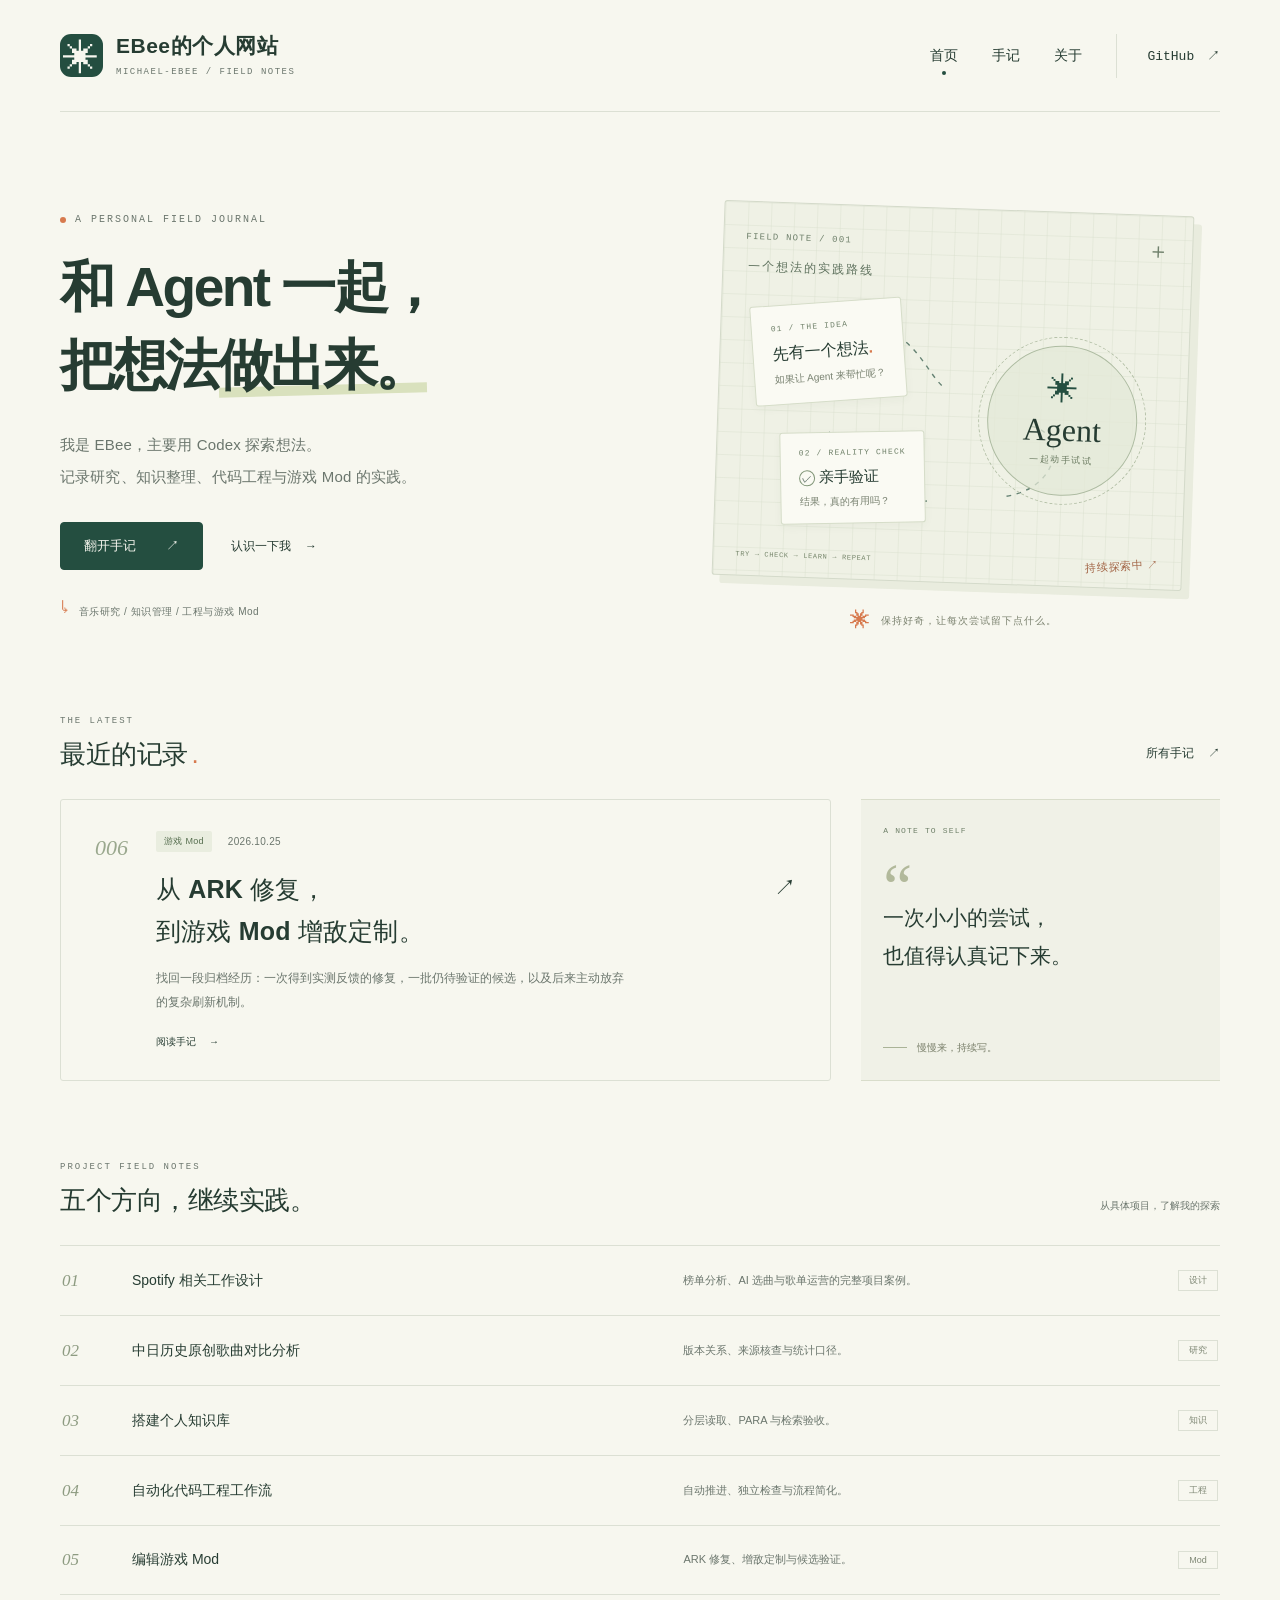
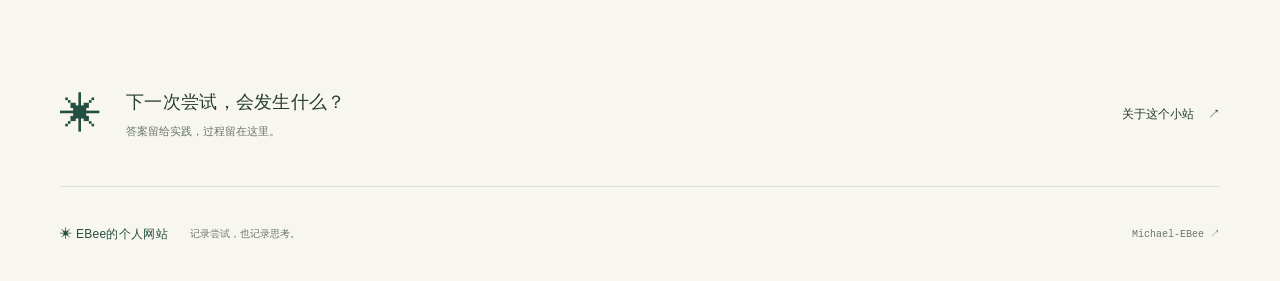
==== commit 044745f7: "Complete Spotify project case with end-to-end design and acceptance" ====
--- a/index.html
+++ b/index.html
@@ -33,7 +33,7 @@
   <section class="latest-section wrap" aria-labelledby="latest-heading"><div class="section-heading"><div><p class="eyebrow">THE LATEST</p><h2 id="latest-heading">最近的记录<span class="orange-dot">.</span></h2></div><a class="text-link" href="notes.html">所有手记 <span aria-hidden="true">↗</span></a></div>
     <div class="latest-layout"><a class="featured-note" href="posts/game-mod.html"><span class="note-index">006</span><div><div class="note-meta"><span class="tag">游戏 Mod</span><time datetime="2026-10-25">2026.10.25</time></div><h3>从 ARK 修复，<br>到游戏 Mod 增敌定制。<span class="article-arrow" aria-hidden="true">↗</span></h3><p>找回一段归档经历：一次得到实测反馈的修复，一批仍待验证的候选，以及后来主动放弃的复杂刷新机制。</p><span class="read-link">阅读手记 <span aria-hidden="true">→</span></span></div></a><aside class="margin-note"><span class="tiny-label">A NOTE TO SELF</span><span class="quote-mark" aria-hidden="true">“</span><p>一次小小的尝试，<br>也值得认真记下来。</p><div class="margin-note-bottom"><span class="hand-line"></span>慢慢来，持续写。</div></aside></div>
   </section>
-  <section class="topics-section wrap" aria-labelledby="topics-heading"><div class="section-heading"><div><p class="eyebrow">PROJECT FIELD NOTES</p><h2 id="topics-heading">五个方向，继续实践。</h2></div><span class="section-hint">从具体项目，了解我的探索</span></div><div class="topic-list"><a class="topic-row" href="posts/spotify-design.html"><span class="topic-number">01</span><h3>Spotify 相关工作设计</h3><p>音乐热榜分析与 AI 歌单运营工具方案。</p><span class="draft-label">设计</span></a><a class="topic-row" href="posts/song-research.html"><span class="topic-number">02</span><h3>中日历史原创歌曲对比分析</h3><p>版本关系、来源核查与统计口径。</p><span class="draft-label">研究</span></a><a class="topic-row" href="posts/knowledge-base.html"><span class="topic-number">03</span><h3>搭建个人知识库</h3><p>分层读取、PARA 与检索验收。</p><span class="draft-label">知识</span></a><a class="topic-row" href="posts/engineering-workflow.html"><span class="topic-number">04</span><h3>自动化代码工程工作流</h3><p>自动推进、独立检查与流程简化。</p><span class="draft-label">工程</span></a><a class="topic-row" href="posts/game-mod.html"><span class="topic-number">05</span><h3>编辑游戏 Mod</h3><p>ARK 修复、增敌定制与候选验证。</p><span class="draft-label">Mod</span></a></div></section>
+  <section class="topics-section wrap" aria-labelledby="topics-heading"><div class="section-heading"><div><p class="eyebrow">PROJECT FIELD NOTES</p><h2 id="topics-heading">五个方向，继续实践。</h2></div><span class="section-hint">从具体项目，了解我的探索</span></div><div class="topic-list"><a class="topic-row" href="posts/spotify-design.html"><span class="topic-number">01</span><h3>Spotify 相关工作设计</h3><p>榜单分析、AI 选曲与歌单运营的完整项目案例。</p><span class="draft-label">设计</span></a><a class="topic-row" href="posts/song-research.html"><span class="topic-number">02</span><h3>中日历史原创歌曲对比分析</h3><p>版本关系、来源核查与统计口径。</p><span class="draft-label">研究</span></a><a class="topic-row" href="posts/knowledge-base.html"><span class="topic-number">03</span><h3>搭建个人知识库</h3><p>分层读取、PARA 与检索验收。</p><span class="draft-label">知识</span></a><a class="topic-row" href="posts/engineering-workflow.html"><span class="topic-number">04</span><h3>自动化代码工程工作流</h3><p>自动推进、独立检查与流程简化。</p><span class="draft-label">工程</span></a><a class="topic-row" href="posts/game-mod.html"><span class="topic-number">05</span><h3>编辑游戏 Mod</h3><p>ARK 修复、增敌定制与候选验证。</p><span class="draft-label">Mod</span></a></div></section>
   <section class="closing wrap"><span class="closing-star" aria-hidden="true">✳</span><div><h2>下一次尝试，会发生什么？</h2><p>答案留给实践，过程留在这里。</p></div><a class="text-link" href="about.html">关于这个小站 <span aria-hidden="true">↗</span></a></section>
 </main>
   <footer class="site-footer wrap"><a class="footer-brand" href="index.html">✳ EBee的个人网站</a><p>记录尝试，也记录思考。</p><a href="https://github.com/Michael-EBee" target="_blank" rel="noopener noreferrer">Michael-EBee <span aria-hidden="true">↗</span><span class="sr-only">（新窗口打开）</span></a></footer>
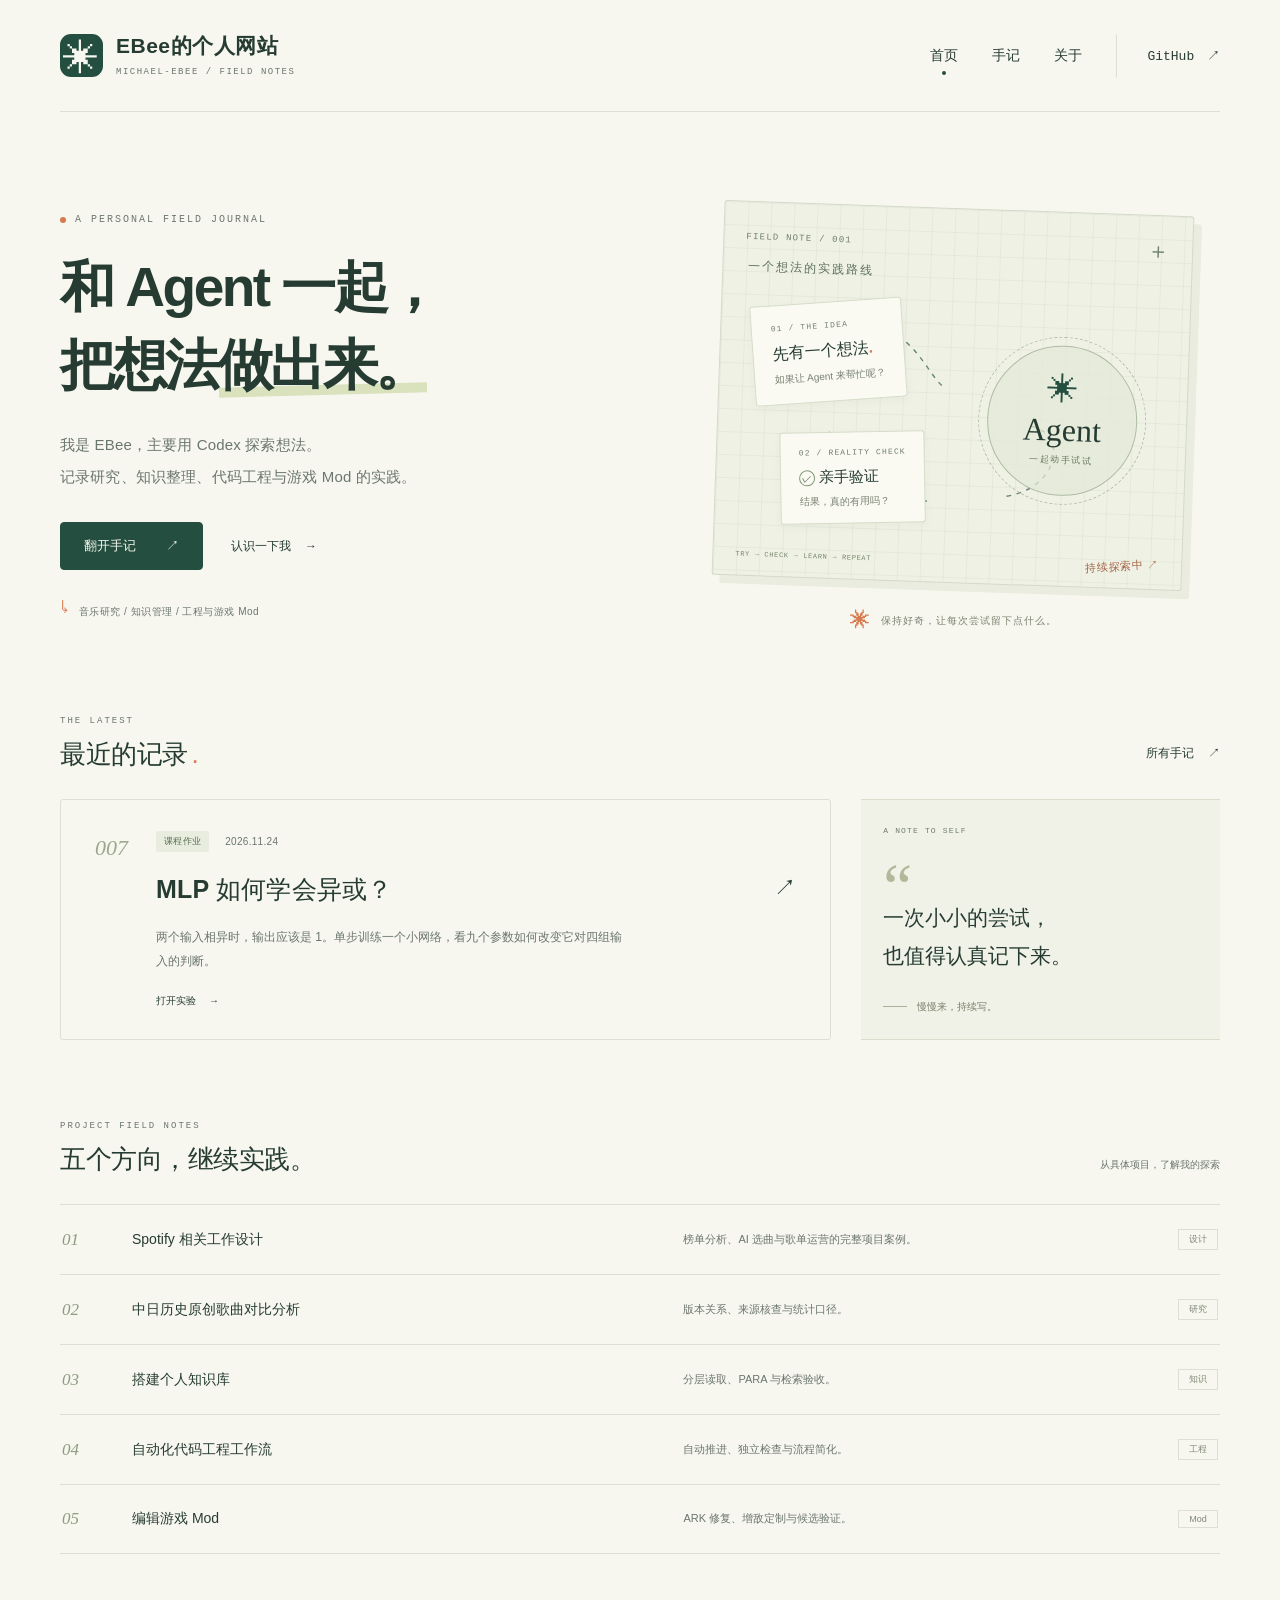
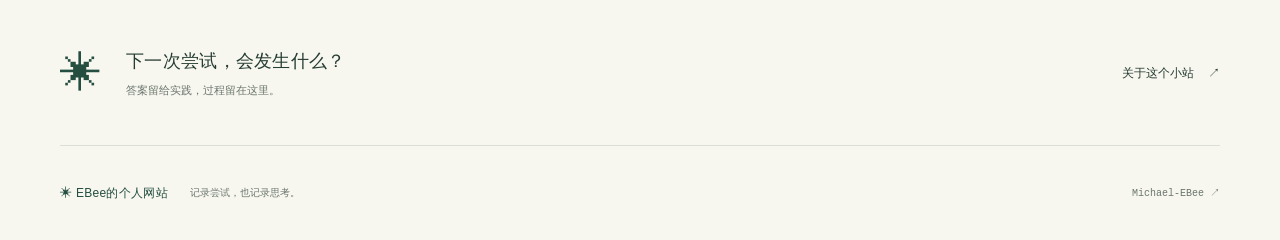
==== commit 14b10278: "Publish interactive MLP parameter learning assignment" ====
--- a/index.html
+++ b/index.html
@@ -31,7 +31,7 @@
 </div><div class="art-caption"><span aria-hidden="true">✷</span> 保持好奇，让每次尝试留下点什么。</div></div>
   </section>
   <section class="latest-section wrap" aria-labelledby="latest-heading"><div class="section-heading"><div><p class="eyebrow">THE LATEST</p><h2 id="latest-heading">最近的记录<span class="orange-dot">.</span></h2></div><a class="text-link" href="notes.html">所有手记 <span aria-hidden="true">↗</span></a></div>
-    <div class="latest-layout"><a class="featured-note" href="posts/game-mod.html"><span class="note-index">006</span><div><div class="note-meta"><span class="tag">游戏 Mod</span><time datetime="2026-10-25">2026.10.25</time></div><h3>从 ARK 修复，<br>到游戏 Mod 增敌定制。<span class="article-arrow" aria-hidden="true">↗</span></h3><p>找回一段归档经历：一次得到实测反馈的修复，一批仍待验证的候选，以及后来主动放弃的复杂刷新机制。</p><span class="read-link">阅读手记 <span aria-hidden="true">→</span></span></div></a><aside class="margin-note"><span class="tiny-label">A NOTE TO SELF</span><span class="quote-mark" aria-hidden="true">“</span><p>一次小小的尝试，<br>也值得认真记下来。</p><div class="margin-note-bottom"><span class="hand-line"></span>慢慢来，持续写。</div></aside></div>
+    <div class="latest-layout"><a class="featured-note" href="posts/mlp-parameters.html"><span class="note-index">007</span><div><div class="note-meta"><span class="tag">课程作业</span><time datetime="2026-11-24">2026.11.24</time></div><h3>MLP 如何学会异或？<span class="article-arrow" aria-hidden="true">↗</span></h3><p>两个输入相异时，输出应该是 1。单步训练一个小网络，看九个参数如何改变它对四组输入的判断。</p><span class="read-link">打开实验 <span aria-hidden="true">→</span></span></div></a><aside class="margin-note"><span class="tiny-label">A NOTE TO SELF</span><span class="quote-mark" aria-hidden="true">“</span><p>一次小小的尝试，<br>也值得认真记下来。</p><div class="margin-note-bottom"><span class="hand-line"></span>慢慢来，持续写。</div></aside></div>
   </section>
   <section class="topics-section wrap" aria-labelledby="topics-heading"><div class="section-heading"><div><p class="eyebrow">PROJECT FIELD NOTES</p><h2 id="topics-heading">五个方向，继续实践。</h2></div><span class="section-hint">从具体项目，了解我的探索</span></div><div class="topic-list"><a class="topic-row" href="posts/spotify-design.html"><span class="topic-number">01</span><h3>Spotify 相关工作设计</h3><p>榜单分析、AI 选曲与歌单运营的完整项目案例。</p><span class="draft-label">设计</span></a><a class="topic-row" href="posts/song-research.html"><span class="topic-number">02</span><h3>中日历史原创歌曲对比分析</h3><p>版本关系、来源核查与统计口径。</p><span class="draft-label">研究</span></a><a class="topic-row" href="posts/knowledge-base.html"><span class="topic-number">03</span><h3>搭建个人知识库</h3><p>分层读取、PARA 与检索验收。</p><span class="draft-label">知识</span></a><a class="topic-row" href="posts/engineering-workflow.html"><span class="topic-number">04</span><h3>自动化代码工程工作流</h3><p>自动推进、独立检查与流程简化。</p><span class="draft-label">工程</span></a><a class="topic-row" href="posts/game-mod.html"><span class="topic-number">05</span><h3>编辑游戏 Mod</h3><p>ARK 修复、增敌定制与候选验证。</p><span class="draft-label">Mod</span></a></div></section>
   <section class="closing wrap"><span class="closing-star" aria-hidden="true">✳</span><div><h2>下一次尝试，会发生什么？</h2><p>答案留给实践，过程留在这里。</p></div><a class="text-link" href="about.html">关于这个小站 <span aria-hidden="true">↗</span></a></section>
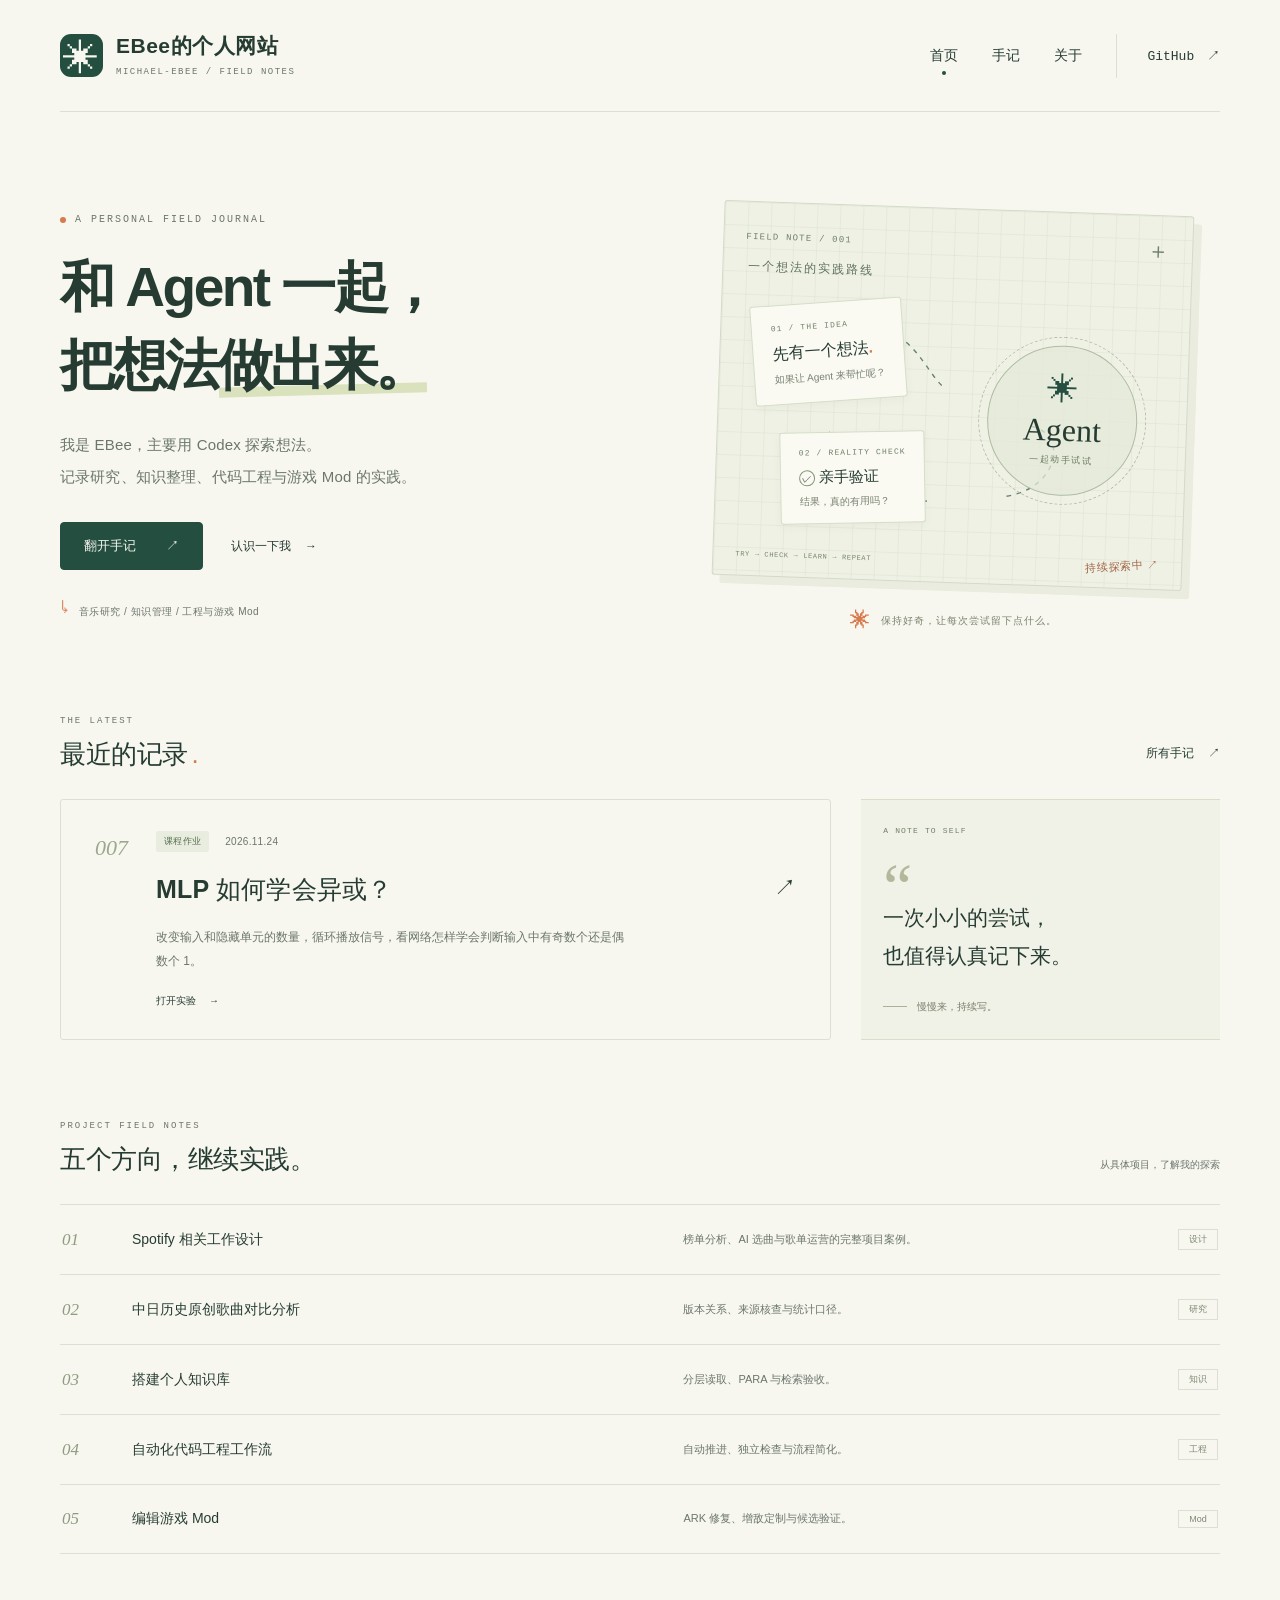
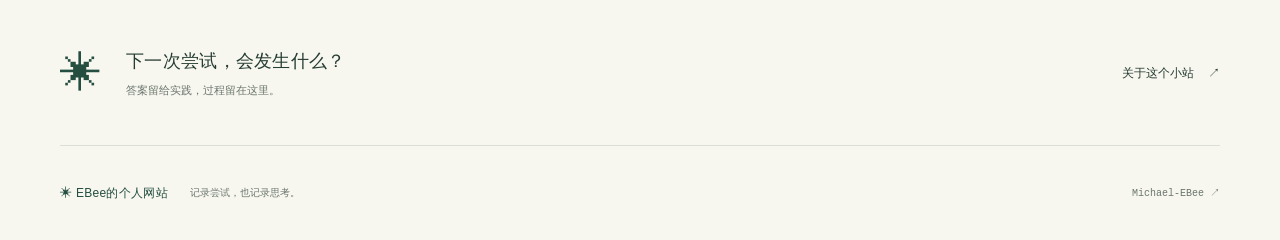
==== commit efe4aa2a: "Expand the MLP lab with multi-input parity and continuous signal playback" ====
--- a/index.html
+++ b/index.html
@@ -31,7 +31,7 @@
 </div><div class="art-caption"><span aria-hidden="true">✷</span> 保持好奇，让每次尝试留下点什么。</div></div>
   </section>
   <section class="latest-section wrap" aria-labelledby="latest-heading"><div class="section-heading"><div><p class="eyebrow">THE LATEST</p><h2 id="latest-heading">最近的记录<span class="orange-dot">.</span></h2></div><a class="text-link" href="notes.html">所有手记 <span aria-hidden="true">↗</span></a></div>
-    <div class="latest-layout"><a class="featured-note" href="posts/mlp-parameters.html"><span class="note-index">007</span><div><div class="note-meta"><span class="tag">课程作业</span><time datetime="2026-11-24">2026.11.24</time></div><h3>MLP 如何学会异或？<span class="article-arrow" aria-hidden="true">↗</span></h3><p>两个输入相异时，输出应该是 1。单步训练一个小网络，看九个参数如何改变它对四组输入的判断。</p><span class="read-link">打开实验 <span aria-hidden="true">→</span></span></div></a><aside class="margin-note"><span class="tiny-label">A NOTE TO SELF</span><span class="quote-mark" aria-hidden="true">“</span><p>一次小小的尝试，<br>也值得认真记下来。</p><div class="margin-note-bottom"><span class="hand-line"></span>慢慢来，持续写。</div></aside></div>
+    <div class="latest-layout"><a class="featured-note" href="posts/mlp-parameters.html"><span class="note-index">007</span><div><div class="note-meta"><span class="tag">课程作业</span><time datetime="2026-11-24">2026.11.24</time></div><h3>MLP 如何学会异或？<span class="article-arrow" aria-hidden="true">↗</span></h3><p>改变输入和隐藏单元的数量，循环播放信号，看网络怎样学会判断输入中有奇数个还是偶数个 1。</p><span class="read-link">打开实验 <span aria-hidden="true">→</span></span></div></a><aside class="margin-note"><span class="tiny-label">A NOTE TO SELF</span><span class="quote-mark" aria-hidden="true">“</span><p>一次小小的尝试，<br>也值得认真记下来。</p><div class="margin-note-bottom"><span class="hand-line"></span>慢慢来，持续写。</div></aside></div>
   </section>
   <section class="topics-section wrap" aria-labelledby="topics-heading"><div class="section-heading"><div><p class="eyebrow">PROJECT FIELD NOTES</p><h2 id="topics-heading">五个方向，继续实践。</h2></div><span class="section-hint">从具体项目，了解我的探索</span></div><div class="topic-list"><a class="topic-row" href="posts/spotify-design.html"><span class="topic-number">01</span><h3>Spotify 相关工作设计</h3><p>榜单分析、AI 选曲与歌单运营的完整项目案例。</p><span class="draft-label">设计</span></a><a class="topic-row" href="posts/song-research.html"><span class="topic-number">02</span><h3>中日历史原创歌曲对比分析</h3><p>版本关系、来源核查与统计口径。</p><span class="draft-label">研究</span></a><a class="topic-row" href="posts/knowledge-base.html"><span class="topic-number">03</span><h3>搭建个人知识库</h3><p>分层读取、PARA 与检索验收。</p><span class="draft-label">知识</span></a><a class="topic-row" href="posts/engineering-workflow.html"><span class="topic-number">04</span><h3>自动化代码工程工作流</h3><p>自动推进、独立检查与流程简化。</p><span class="draft-label">工程</span></a><a class="topic-row" href="posts/game-mod.html"><span class="topic-number">05</span><h3>编辑游戏 Mod</h3><p>ARK 修复、增敌定制与候选验证。</p><span class="draft-label">Mod</span></a></div></section>
   <section class="closing wrap"><span class="closing-star" aria-hidden="true">✳</span><div><h2>下一次尝试，会发生什么？</h2><p>答案留给实践，过程留在这里。</p></div><a class="text-link" href="about.html">关于这个小站 <span aria-hidden="true">↗</span></a></section>
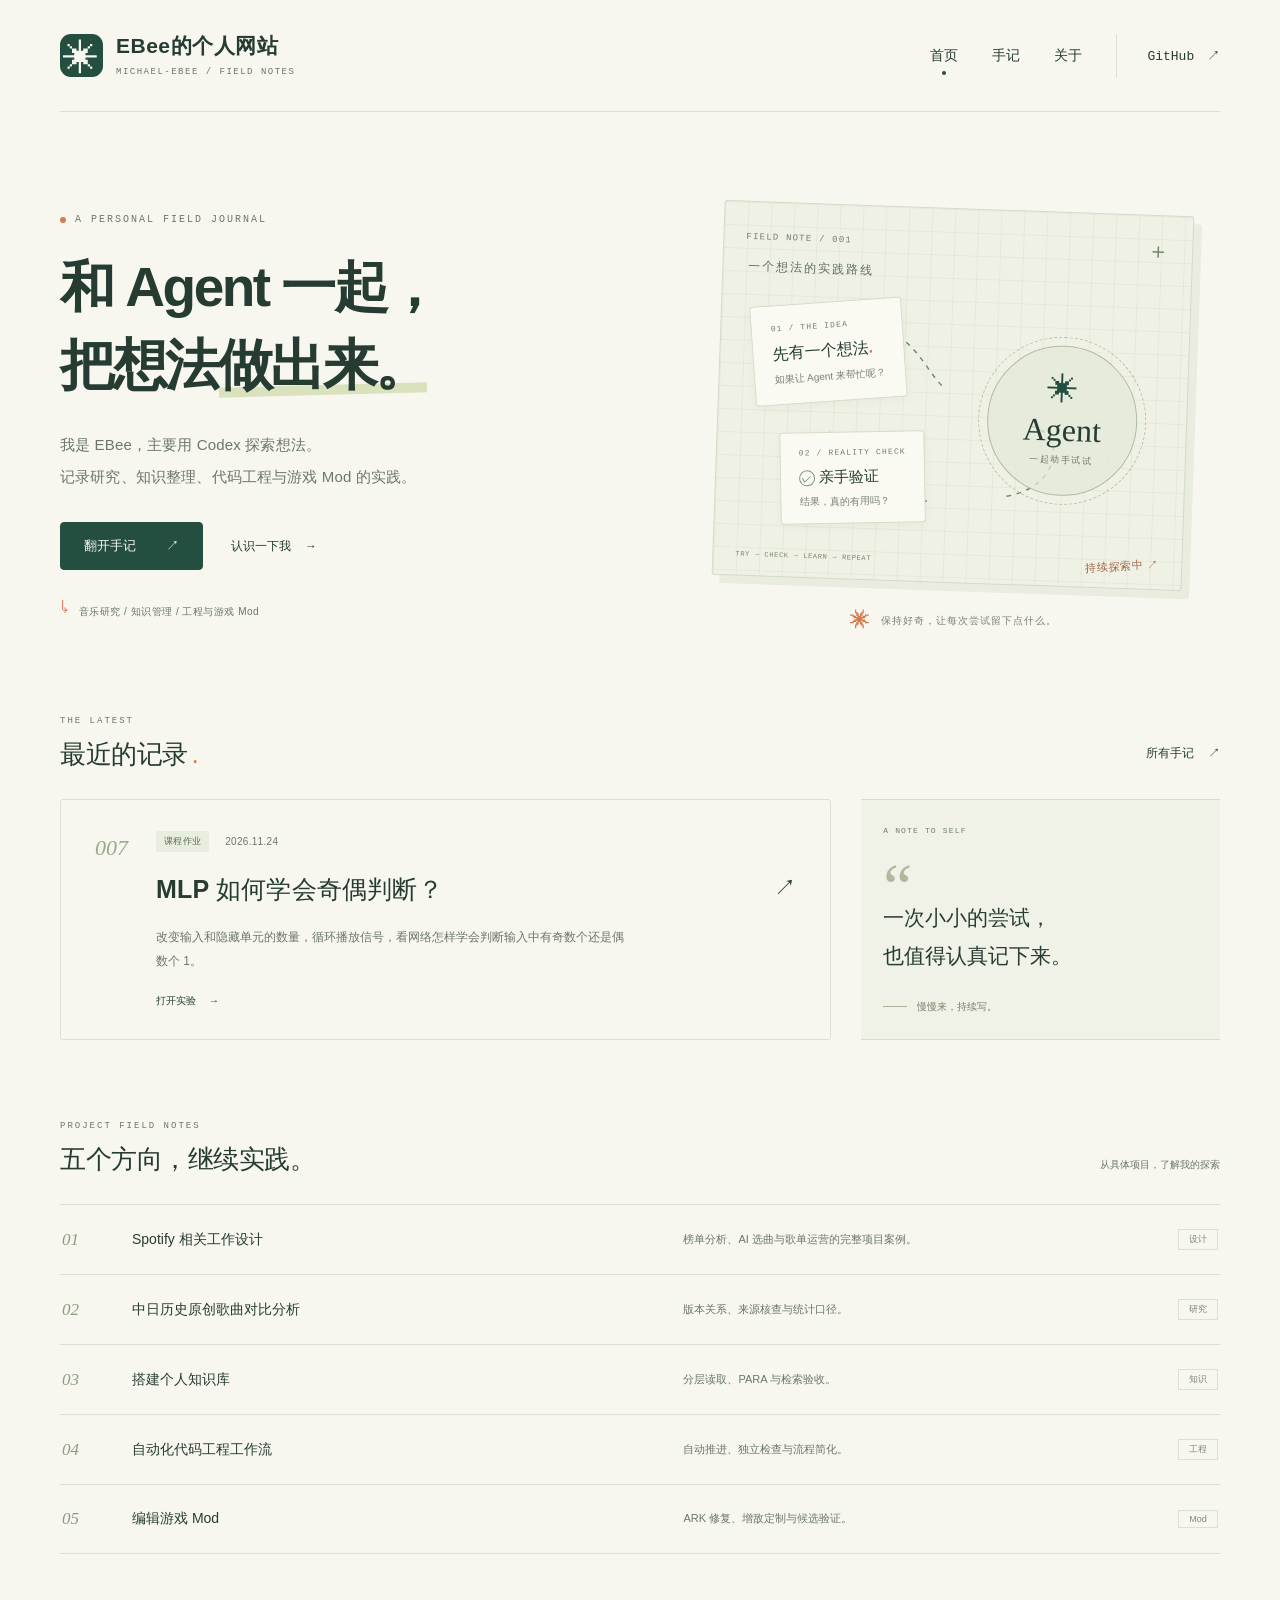
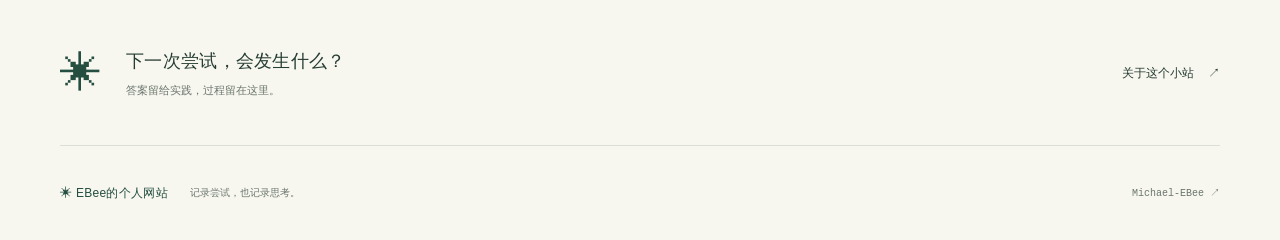
==== commit bcbebb53: "Frame the standalone parity console in the site's journal style" ====
--- a/index.html
+++ b/index.html
@@ -31,7 +31,7 @@
 </div><div class="art-caption"><span aria-hidden="true">✷</span> 保持好奇，让每次尝试留下点什么。</div></div>
   </section>
   <section class="latest-section wrap" aria-labelledby="latest-heading"><div class="section-heading"><div><p class="eyebrow">THE LATEST</p><h2 id="latest-heading">最近的记录<span class="orange-dot">.</span></h2></div><a class="text-link" href="notes.html">所有手记 <span aria-hidden="true">↗</span></a></div>
-    <div class="latest-layout"><a class="featured-note" href="posts/mlp-parameters.html"><span class="note-index">007</span><div><div class="note-meta"><span class="tag">课程作业</span><time datetime="2026-11-24">2026.11.24</time></div><h3>MLP 如何学会异或？<span class="article-arrow" aria-hidden="true">↗</span></h3><p>改变输入和隐藏单元的数量，循环播放信号，看网络怎样学会判断输入中有奇数个还是偶数个 1。</p><span class="read-link">打开实验 <span aria-hidden="true">→</span></span></div></a><aside class="margin-note"><span class="tiny-label">A NOTE TO SELF</span><span class="quote-mark" aria-hidden="true">“</span><p>一次小小的尝试，<br>也值得认真记下来。</p><div class="margin-note-bottom"><span class="hand-line"></span>慢慢来，持续写。</div></aside></div>
+    <div class="latest-layout"><a class="featured-note" href="posts/mlp-parameters.html"><span class="note-index">007</span><div><div class="note-meta"><span class="tag">课程作业</span><time datetime="2026-11-24">2026.11.24</time></div><h3>MLP 如何学会奇偶判断？<span class="article-arrow" aria-hidden="true">↗</span></h3><p>改变输入和隐藏单元的数量，循环播放信号，看网络怎样学会判断输入中有奇数个还是偶数个 1。</p><span class="read-link">打开实验 <span aria-hidden="true">→</span></span></div></a><aside class="margin-note"><span class="tiny-label">A NOTE TO SELF</span><span class="quote-mark" aria-hidden="true">“</span><p>一次小小的尝试，<br>也值得认真记下来。</p><div class="margin-note-bottom"><span class="hand-line"></span>慢慢来，持续写。</div></aside></div>
   </section>
   <section class="topics-section wrap" aria-labelledby="topics-heading"><div class="section-heading"><div><p class="eyebrow">PROJECT FIELD NOTES</p><h2 id="topics-heading">五个方向，继续实践。</h2></div><span class="section-hint">从具体项目，了解我的探索</span></div><div class="topic-list"><a class="topic-row" href="posts/spotify-design.html"><span class="topic-number">01</span><h3>Spotify 相关工作设计</h3><p>榜单分析、AI 选曲与歌单运营的完整项目案例。</p><span class="draft-label">设计</span></a><a class="topic-row" href="posts/song-research.html"><span class="topic-number">02</span><h3>中日历史原创歌曲对比分析</h3><p>版本关系、来源核查与统计口径。</p><span class="draft-label">研究</span></a><a class="topic-row" href="posts/knowledge-base.html"><span class="topic-number">03</span><h3>搭建个人知识库</h3><p>分层读取、PARA 与检索验收。</p><span class="draft-label">知识</span></a><a class="topic-row" href="posts/engineering-workflow.html"><span class="topic-number">04</span><h3>自动化代码工程工作流</h3><p>自动推进、独立检查与流程简化。</p><span class="draft-label">工程</span></a><a class="topic-row" href="posts/game-mod.html"><span class="topic-number">05</span><h3>编辑游戏 Mod</h3><p>ARK 修复、增敌定制与候选验证。</p><span class="draft-label">Mod</span></a></div></section>
   <section class="closing wrap"><span class="closing-star" aria-hidden="true">✳</span><div><h2>下一次尝试，会发生什么？</h2><p>答案留给实践，过程留在这里。</p></div><a class="text-link" href="about.html">关于这个小站 <span aria-hidden="true">↗</span></a></section>
